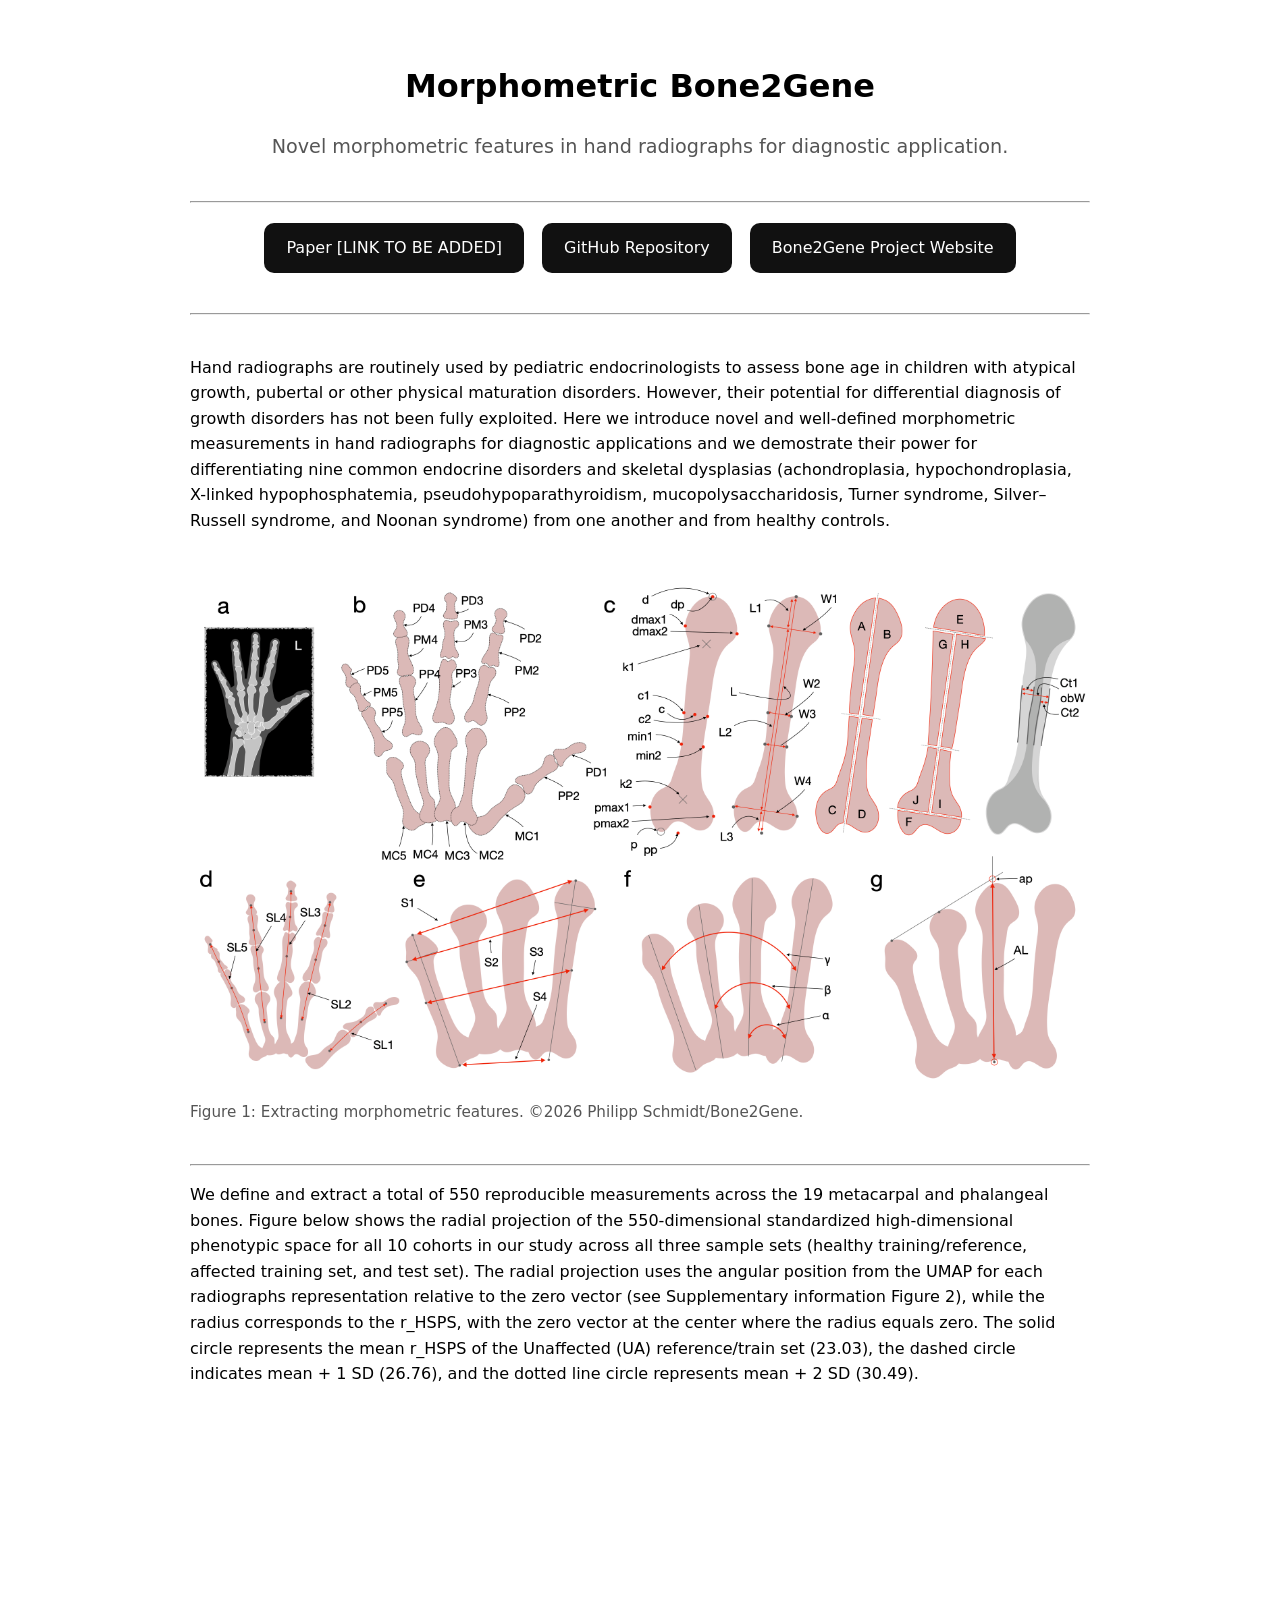
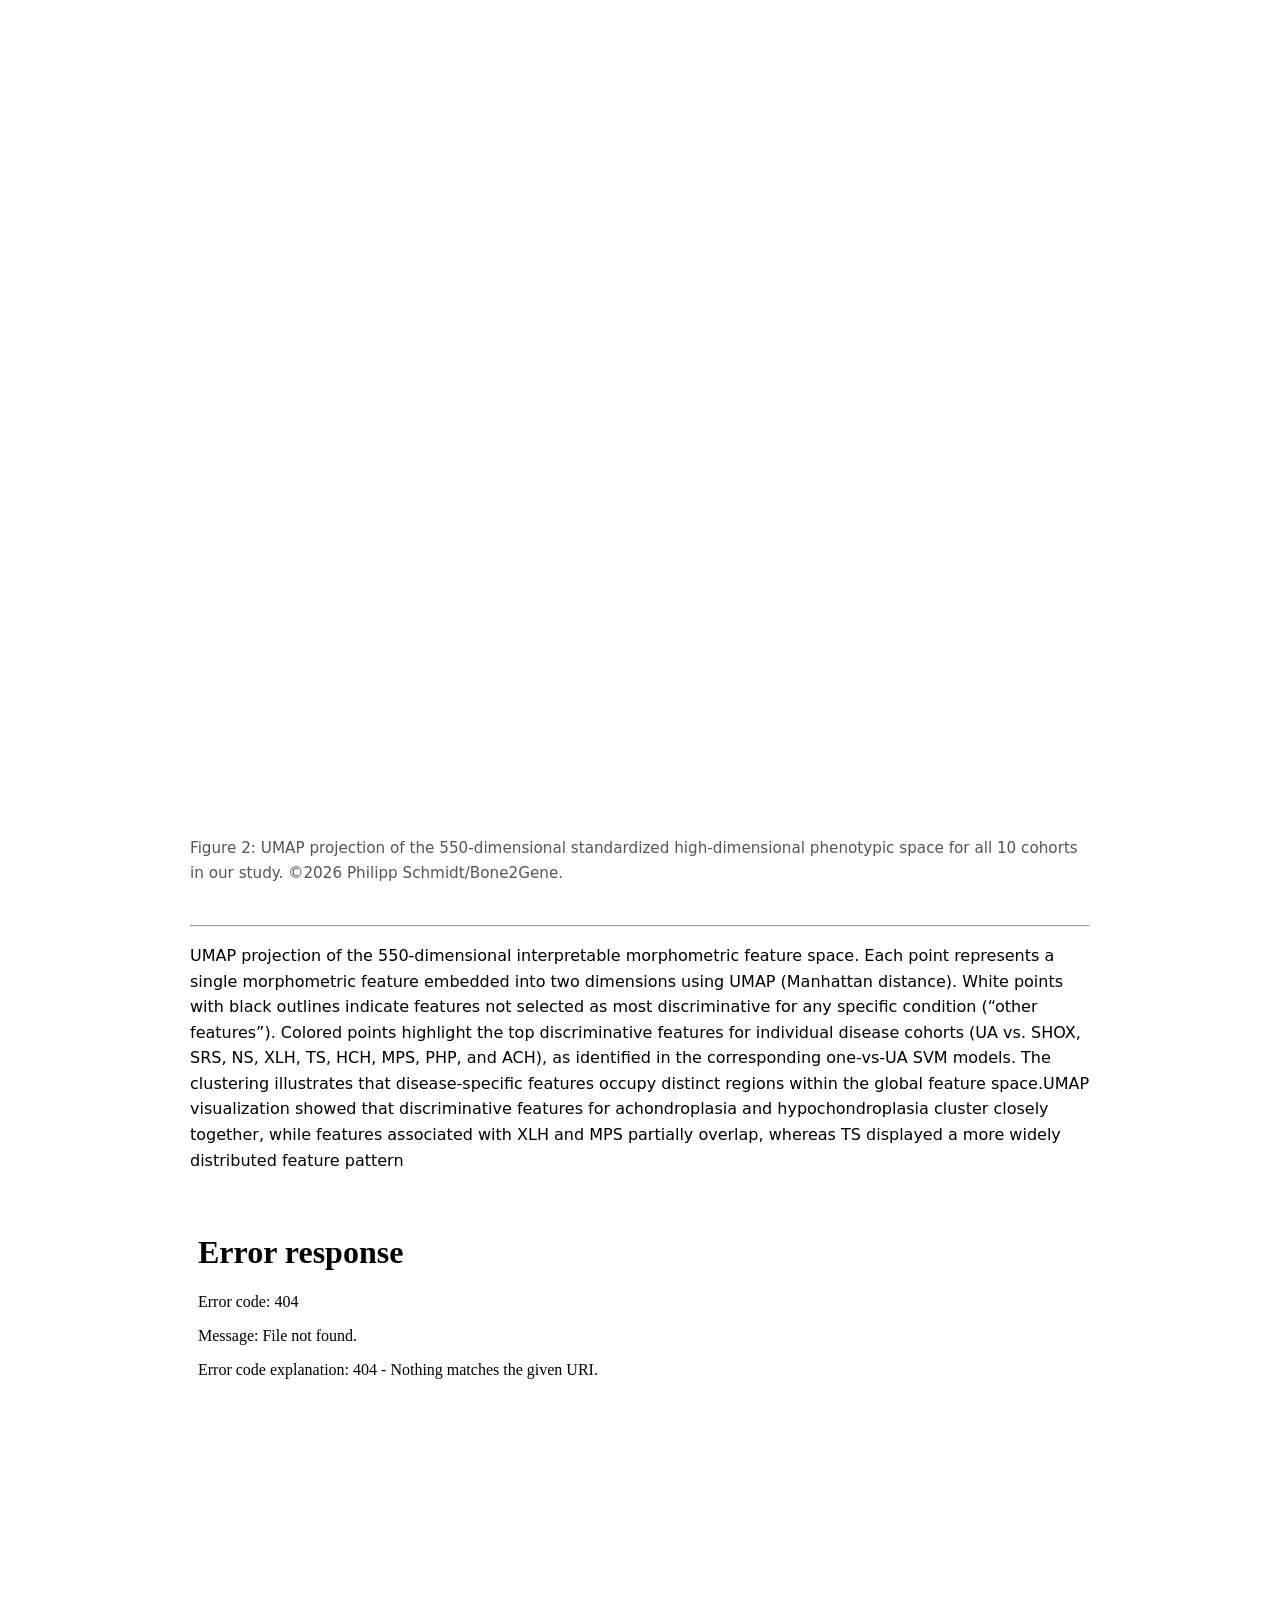
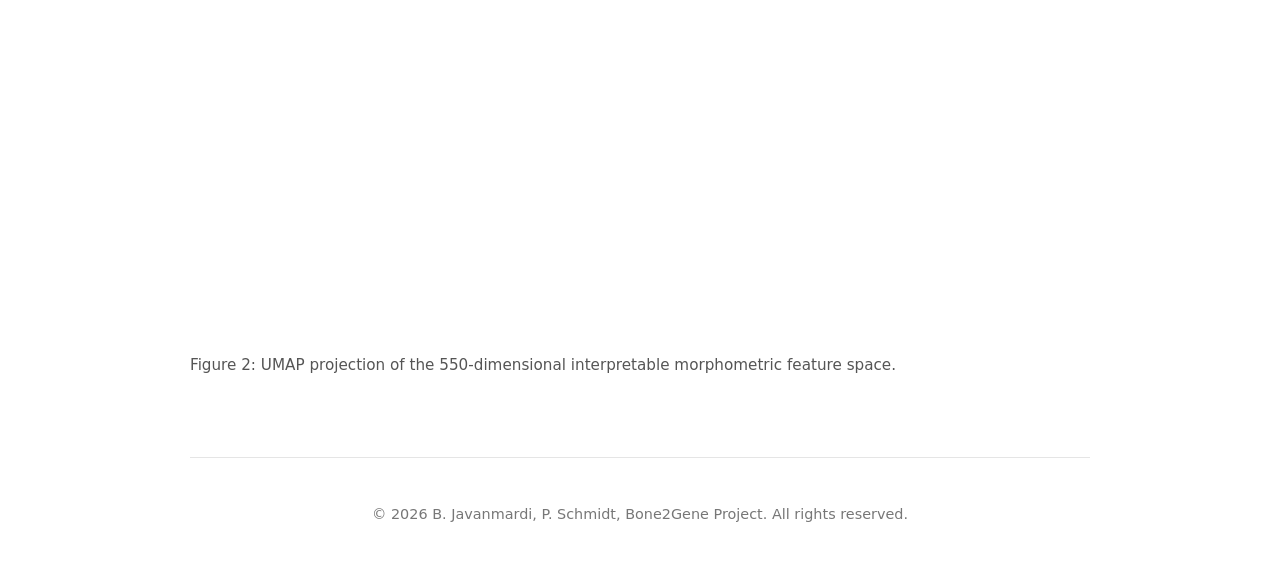
==== docs/index.html @ abd85a44 "Add Radius UMAP figure" ====
<!doctype html>
<html lang="en">
<head>
  <meta charset="utf-8" />
  <meta name="viewport" content="width=device-width, initial-scale=1" />
  <title>Morphometric Bone2Gene</title>
  <link rel="stylesheet" href="./style.css" />
</head>


<body>
  <main class="container">

    <div class="hero">
      <h1>Morphometric Bone2Gene</h1>

      <p class="subtitle">
        Novel morphometric features in hand radiographs for diagnostic application.
      </p>

      <hr>

      <p class="links">
        <a href="" target="_blank" rel="noopener noreferrer">
          Paper [LINK TO BE ADDED]
        </a>

        <a href="https://github.com/bone2gene/Morphometric-Bone2Gene"
           target="_blank"
           rel="noopener noreferrer">
          GitHub Repository
        </a>

        <a href="https://bone2gene.org/"
           target="_blank"
           rel="noopener noreferrer">
          Bone2Gene Project Website
        </a>
      </p>

      <hr>
    </div>

    <!-- Everything below stays left-aligned -->


    <p>
      Hand radiographs are routinely used by pediatric endocrinologists to assess bone age in children with atypical growth, pubertal or other physical maturation disorders. However, their potential for differential diagnosis of growth disorders has not been fully exploited. Here we introduce novel and well-defined morphometric measurements in hand radiographs for diagnostic applications and we demostrate their power for differentiating nine common endocrine disorders and skeletal dysplasias (achondroplasia, hypochondroplasia, X-linked hypophosphatemia, pseudohypoparathyroidism, mucopolysaccharidosis, Turner syndrome, Silver–Russell syndrome, and Noonan syndrome) from one another and from healthy controls.
    </p>

    <!-- Static figure -->
    <figure>
      <img src="./assets/morphometric_features.png" alt="Teaser figure">
      <figcaption>Figure 1: Extracting morphometric features. ©2026 Philipp Schmidt/Bone2Gene.</figcaption>
    </figure>

    <hr>

    <p>
      We define and extract a total of 550 reproducible measurements across the 19 metacarpal and phalangeal bones. Figure below shows the radial projection of the 550-dimensional standardized high-dimensional phenotypic space for all 10 cohorts in our study across all three sample sets (healthy training/reference, affected training set, and test set). The radial projection uses the angular position from the UMAP for each radiographs representation relative to the zero vector (see Supplementary information Figure 2), while the radius corresponds to the r_HSPS, with the zero vector at the center where the radius equals zero. The solid circle represents the mean r_HSPS of the Unaffected (UA) reference/train set (23.03), the dashed circle indicates mean + 1 SD (26.76), and the dotted line circle represents mean + 2 SD (30.49).

    </p>

    <!-- Plotly Figure 1 -->
    <figure>
      <iframe
        src="./viz/RADIUS_projection.html"
        style="width: 100%; height: 110vh;"
        loading="lazy"
        title="Interactive Figure 1">
      </iframe>
      <figcaption>
        Figure 2: UMAP projection of the 550-dimensional standardized high-dimensional phenotypic space for all 10 cohorts in our study. ©2026 Philipp Schmidt/Bone2Gene.
      </figcaption>
    </figure>

    <hr>




    <p>
      UMAP projection of the 550-dimensional interpretable morphometric feature space. Each point represents a single morphometric feature embedded into two dimensions using UMAP (Manhattan distance). White points with black outlines indicate features not selected as most discriminative for any specific condition (“other features”). Colored points highlight the top discriminative features for individual disease cohorts (UA vs. SHOX, SRS, NS, XLH,  TS, HCH, MPS, PHP, and ACH), as identified in the corresponding one-vs-UA SVM models. The clustering illustrates that disease-specific features occupy distinct regions within the global feature space.UMAP visualization showed that discriminative features for achondroplasia and hypochondroplasia cluster closely together, while features associated with XLH and MPS partially overlap, whereas TS displayed a more widely distributed feature pattern
    </p>

    <!-- Plotly Figure 2 -->
    <figure>
      <iframe
        src="./viz/SUP_6_umap_feature_space.html"
        loading="lazy"
        title="Interactive Figure 1">
      </iframe>
      <figcaption>
        Figure 2: UMAP projection of the 550-dimensional interpretable morphometric feature space.
      </figcaption>
    </figure>


    <!-- <hr>
    <p>
      Interactive 2D representation of all 550 features, projected onto two dimensions using UMAP, where each point represents a feature. The points are color-coded by KMeans clusters, and the zero vector, representing a completely indifferent feature, is included as a baseline reference
    </p>


    <figure>
      <iframe
        src="./viz/umap_features.html"
        loading="lazy"
        title="Interactive Figure 2">
      </iframe>
      <figcaption>
        Figure 3: Performance comparison across methods.
      </figcaption>
    </figure> -->

    <!-- <h2>Citation</h2>
    <pre class="bib">
@article{yourkey,
  title={...},
  author={...},
  journal={...},
  year={...}
}
    </pre> -->

    <footer class="footer">
  <p>
    © 2026 B. Javanmardi, P. Schmidt, Bone2Gene Project. All rights reserved.
  </p>
</footer>

  </main>
</body>
</html>
---- docs/style.css ----
body {
  font-family: system-ui, -apple-system, Segoe UI, Roboto, sans-serif;
  margin: 0;
  line-height: 1.6;
  background: #ffffff;
}

.container {
  max-width: 900px;
  margin: 0 auto;
  padding: 40px 20px;
}

h1 {
  margin-bottom: 0.3em;
}

.subtitle {
  font-size: 1.2rem;
  color: #555;
  margin-bottom: 2em;
}

figure {
  margin: 40px 0;
}

img {
  width: 100%;
  border-radius: 12px;
}

iframe {
  width: 100%;
  height: 80vh;
  border: none;
  border-radius: 12px;
}

figcaption {
  margin-top: 12px;
  font-size: 0.95rem;
  color: #555;
}

pre.bib {
  background: #f6f6f6;
  padding: 16px;
  border-radius: 12px;
  overflow-x: auto;
}

.links {
  margin-top: 20px;
  margin-bottom: 40px;

  display: flex;
  gap: 18px;              /* horizontal spacing between buttons */
  flex-wrap: wrap;        /* wraps nicely on small screens */
}

.links a {
  display: inline-block;
  padding: 12px 22px;
  border-radius: 10px;

  background-color: #111;  /* button color */
  color: white;
  text-decoration: none;
  font-weight: 500;

  transition: all 0.2s ease;
}

.links a:hover {
  background-color: #444;
  transform: translateY(-2px);
}

.hero {
  text-align: center;
  margin-bottom: 40px;
}

.hero .links {
  justify-content: center;   /* centers the buttons */
}

.footer {
  margin-top: 80px;
  padding-top: 30px;
  border-top: 1px solid #e5e5e5;
  text-align: center;
  font-size: 0.9rem;
  color: #777;
}
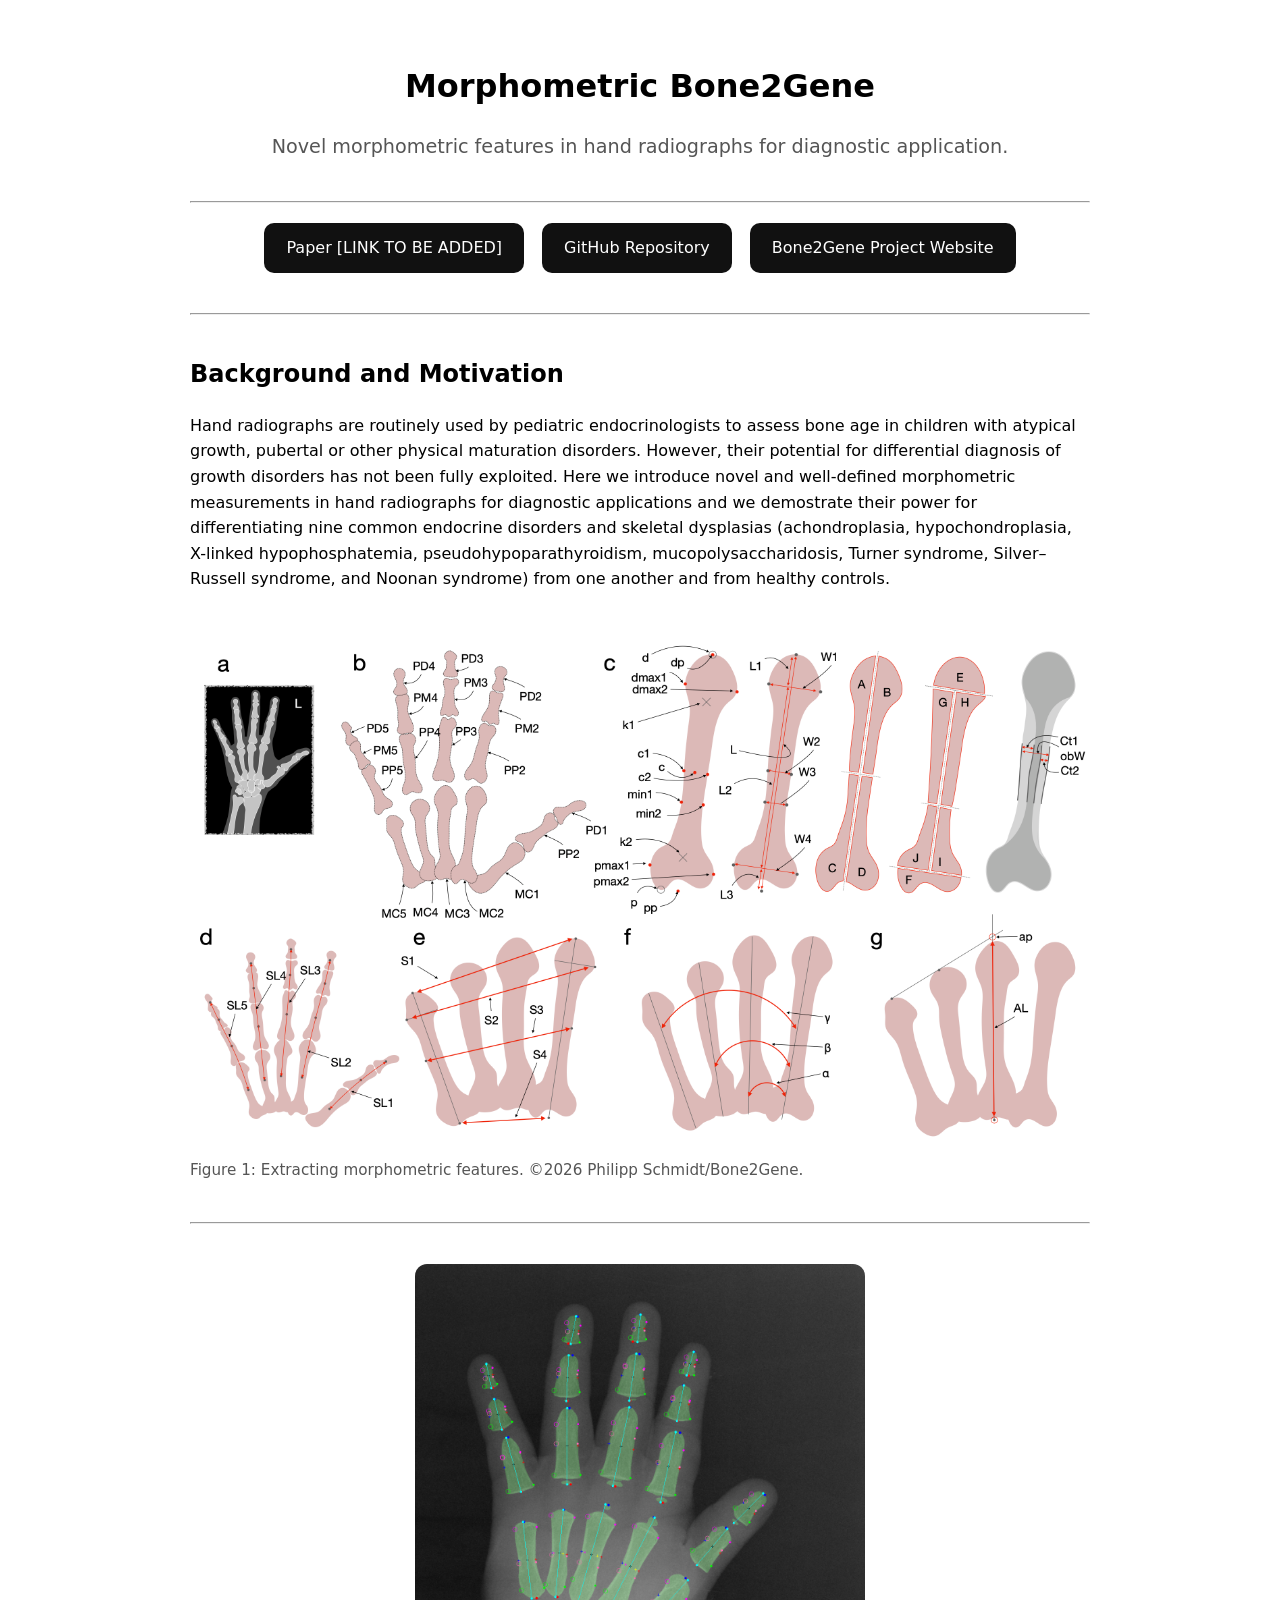
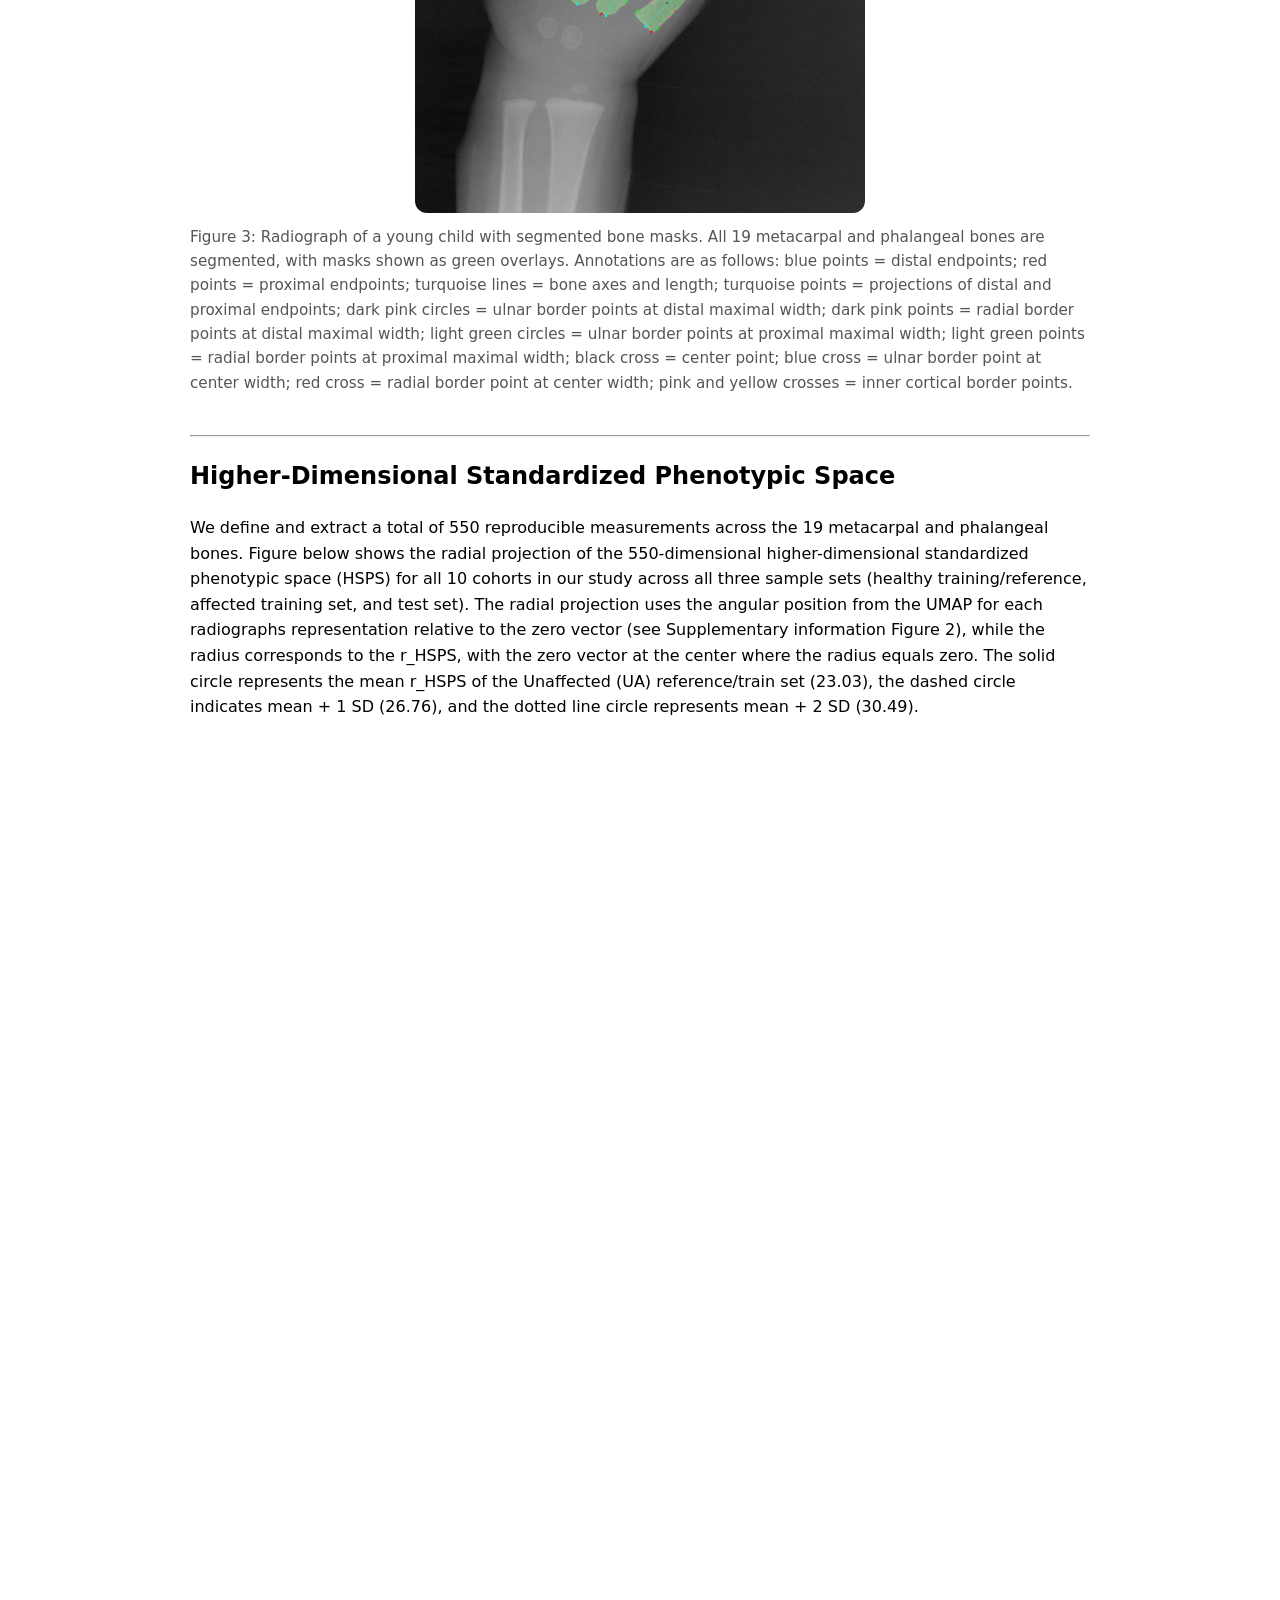
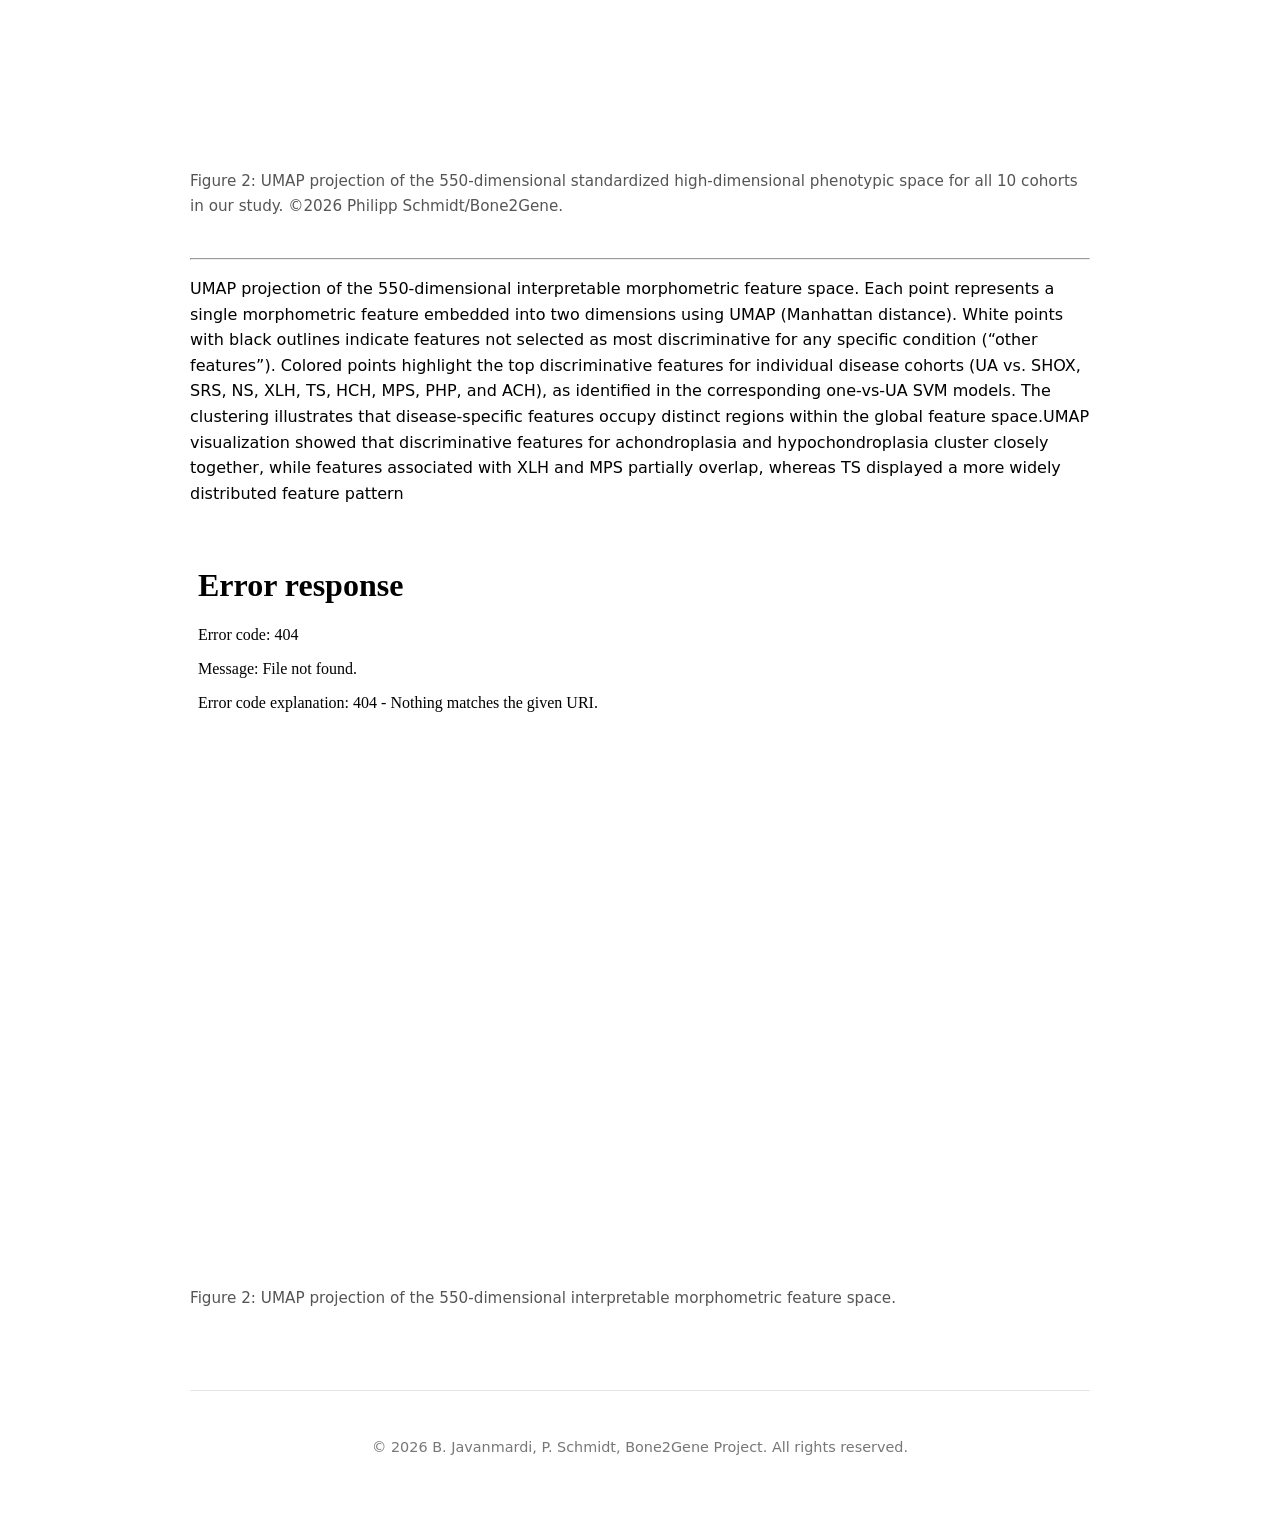
==== commit 5be6048e: "Add hand X-ray example" ====
--- a/docs/index.html
+++ b/docs/index.html
@@ -43,7 +43,7 @@
 
     <!-- Everything below stays left-aligned -->
 
-
+    <h2>Background and Motivation</h2>
     <p>
       Hand radiographs are routinely used by pediatric endocrinologists to assess bone age in children with atypical growth, pubertal or other physical maturation disorders. However, their potential for differential diagnosis of growth disorders has not been fully exploited. Here we introduce novel and well-defined morphometric measurements in hand radiographs for diagnostic applications and we demostrate their power for differentiating nine common endocrine disorders and skeletal dysplasias (achondroplasia, hypochondroplasia, X-linked hypophosphatemia, pseudohypoparathyroidism, mucopolysaccharidosis, Turner syndrome, Silver–Russell syndrome, and Noonan syndrome) from one another and from healthy controls.
     </p>
@@ -56,8 +56,17 @@
 
     <hr>
 
+    <figure>
+      <img src="./assets/la_dha_01369_combined.png" alt="Hand X-ray Example" style="width: 50%; display: block; margin: 0 auto;">
+      <figcaption>Figure 3: Radiograph of a young child with segmented bone masks. All 19 metacarpal and phalangeal bones are segmented, with masks shown as green overlays. Annotations are as follows: blue points = distal endpoints; red points = proximal endpoints; turquoise lines = bone axes and length; turquoise points = projections of distal and proximal endpoints; dark pink circles = ulnar border points at distal maximal width; dark pink points = radial border points at distal maximal width; light green circles = ulnar border points at proximal maximal width; light green points = radial border points at proximal maximal width; black cross = center point; blue cross = ulnar border point at center width; red cross = radial border point at center width; pink and yellow crosses = inner cortical border points.</figcaption>
+    </figure>
+
+    <hr>
+
+
+    <h2>Higher-Dimensional Standardized Phenotypic Space</h2>
     <p>
-      We define and extract a total of 550 reproducible measurements across the 19 metacarpal and phalangeal bones. Figure below shows the radial projection of the 550-dimensional standardized high-dimensional phenotypic space for all 10 cohorts in our study across all three sample sets (healthy training/reference, affected training set, and test set). The radial projection uses the angular position from the UMAP for each radiographs representation relative to the zero vector (see Supplementary information Figure 2), while the radius corresponds to the r_HSPS, with the zero vector at the center where the radius equals zero. The solid circle represents the mean r_HSPS of the Unaffected (UA) reference/train set (23.03), the dashed circle indicates mean + 1 SD (26.76), and the dotted line circle represents mean + 2 SD (30.49).
+      We define and extract a total of 550 reproducible measurements across the 19 metacarpal and phalangeal bones. Figure below shows the radial projection of the 550-dimensional higher-dimensional standardized phenotypic space (HSPS) for all 10 cohorts in our study across all three sample sets (healthy training/reference, affected training set, and test set). The radial projection uses the angular position from the UMAP for each radiographs representation relative to the zero vector (see Supplementary information Figure 2), while the radius corresponds to the r_HSPS, with the zero vector at the center where the radius equals zero. The solid circle represents the mean r_HSPS of the Unaffected (UA) reference/train set (23.03), the dashed circle indicates mean + 1 SD (26.76), and the dotted line circle represents mean + 2 SD (30.49).
 
     </p>
 
@@ -96,6 +105,9 @@
     </figure>
 
 
+
+
+
     <!-- <hr>
     <p>
       Interactive 2D representation of all 550 features, projected onto two dimensions using UMAP, where each point represents a feature. The points are color-coded by KMeans clusters, and the zero vector, representing a completely indifferent feature, is included as a baseline reference
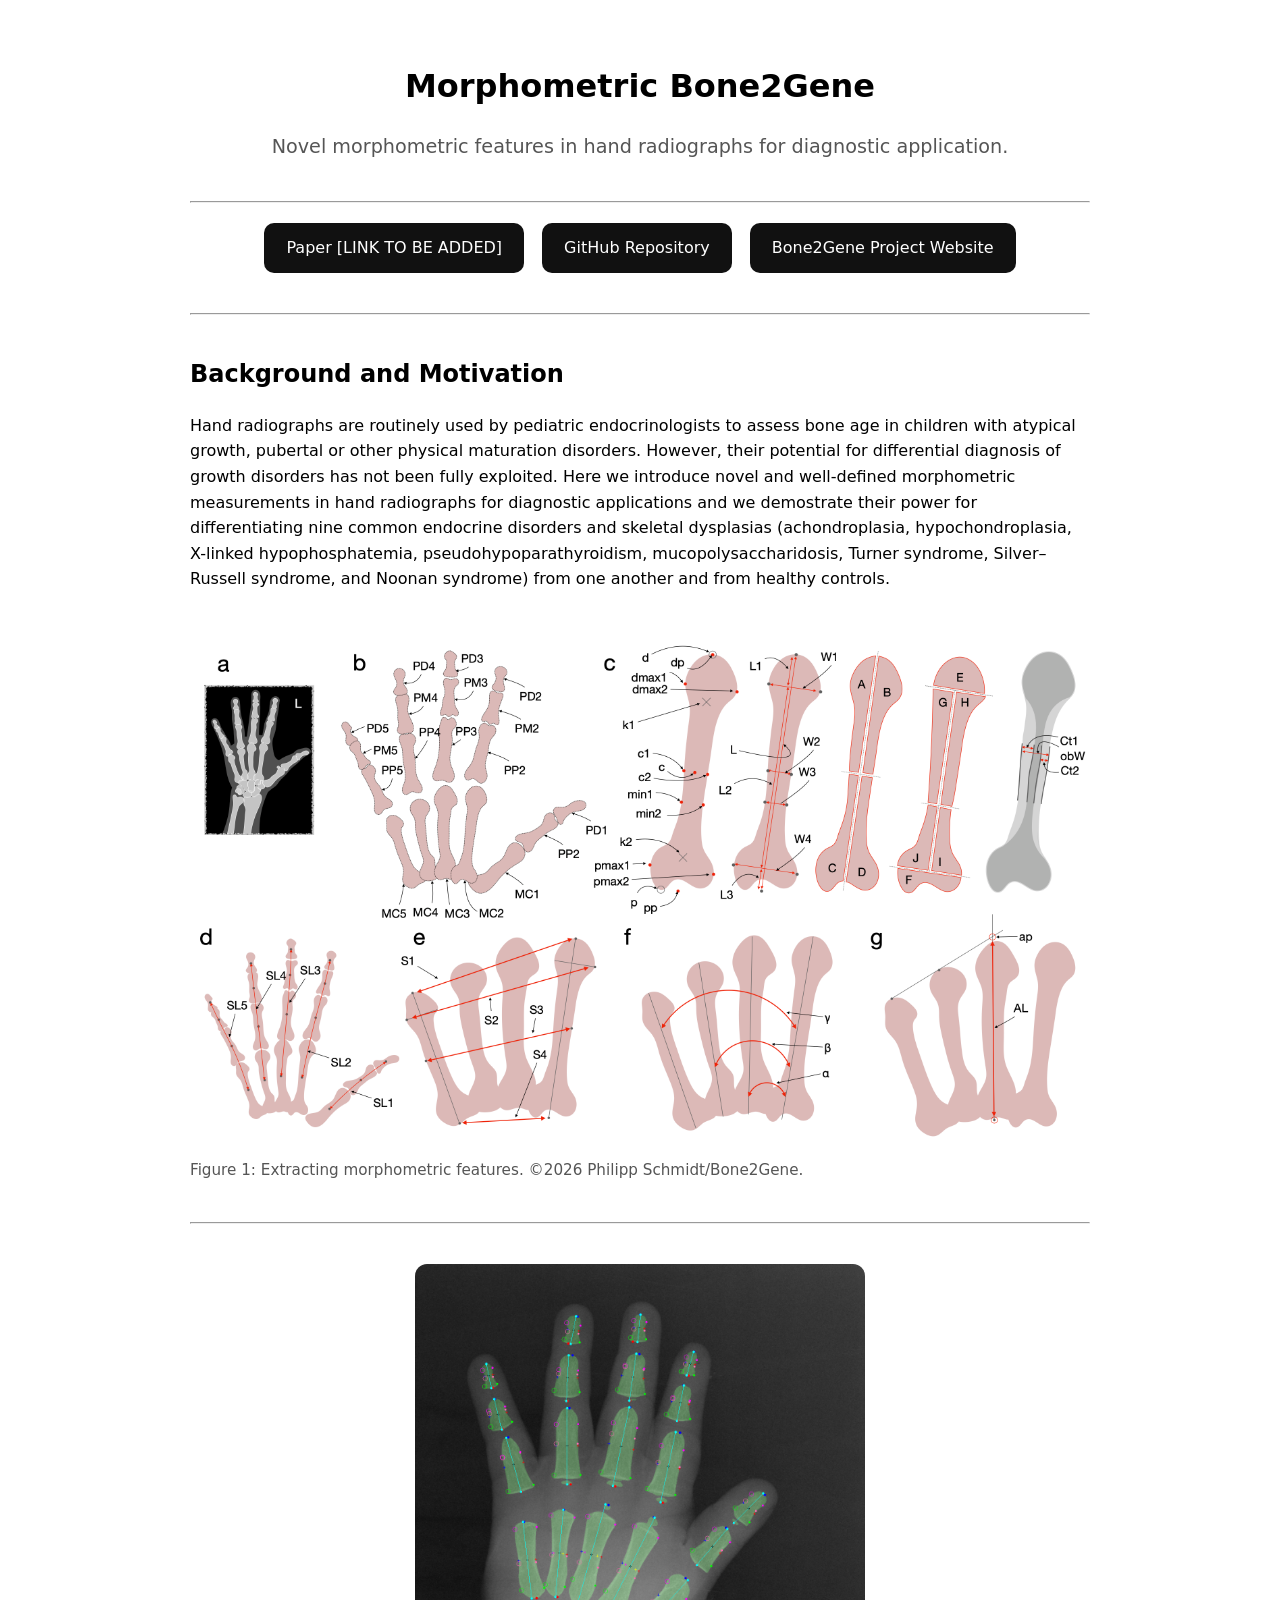
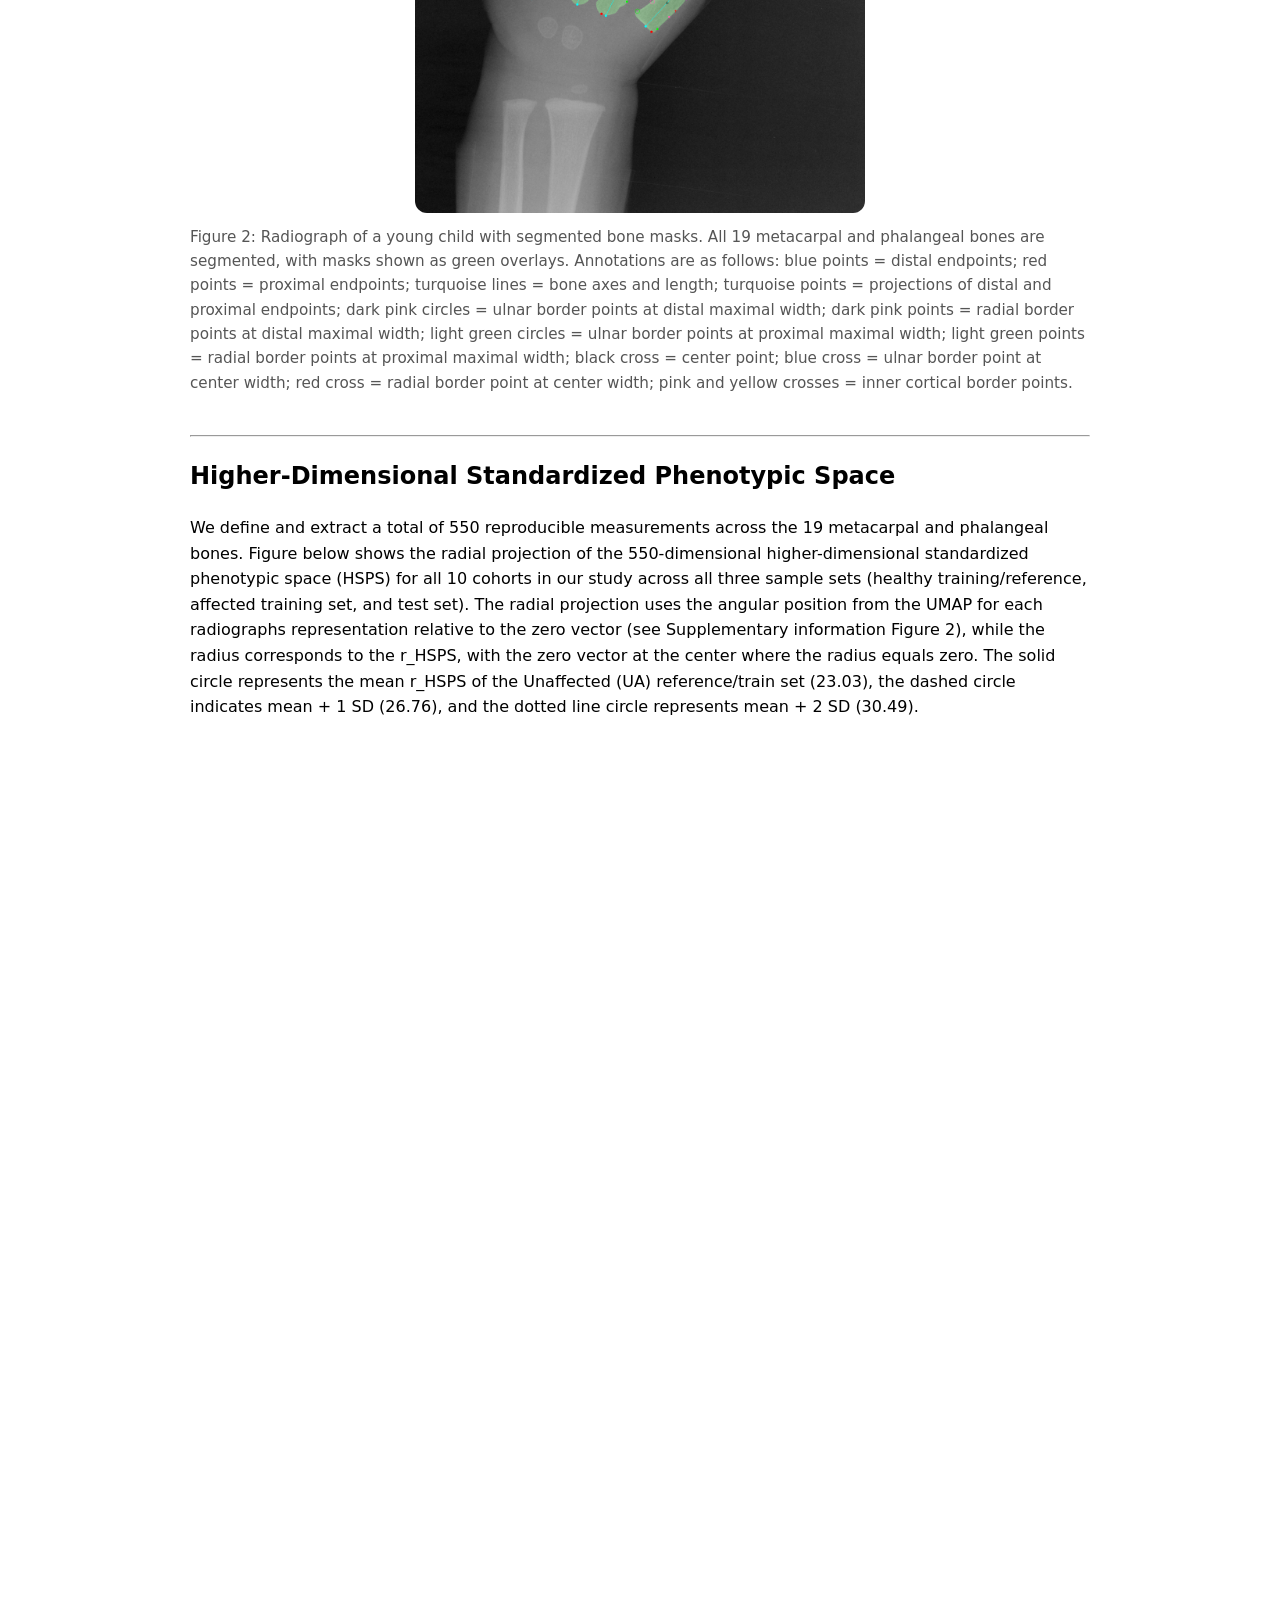
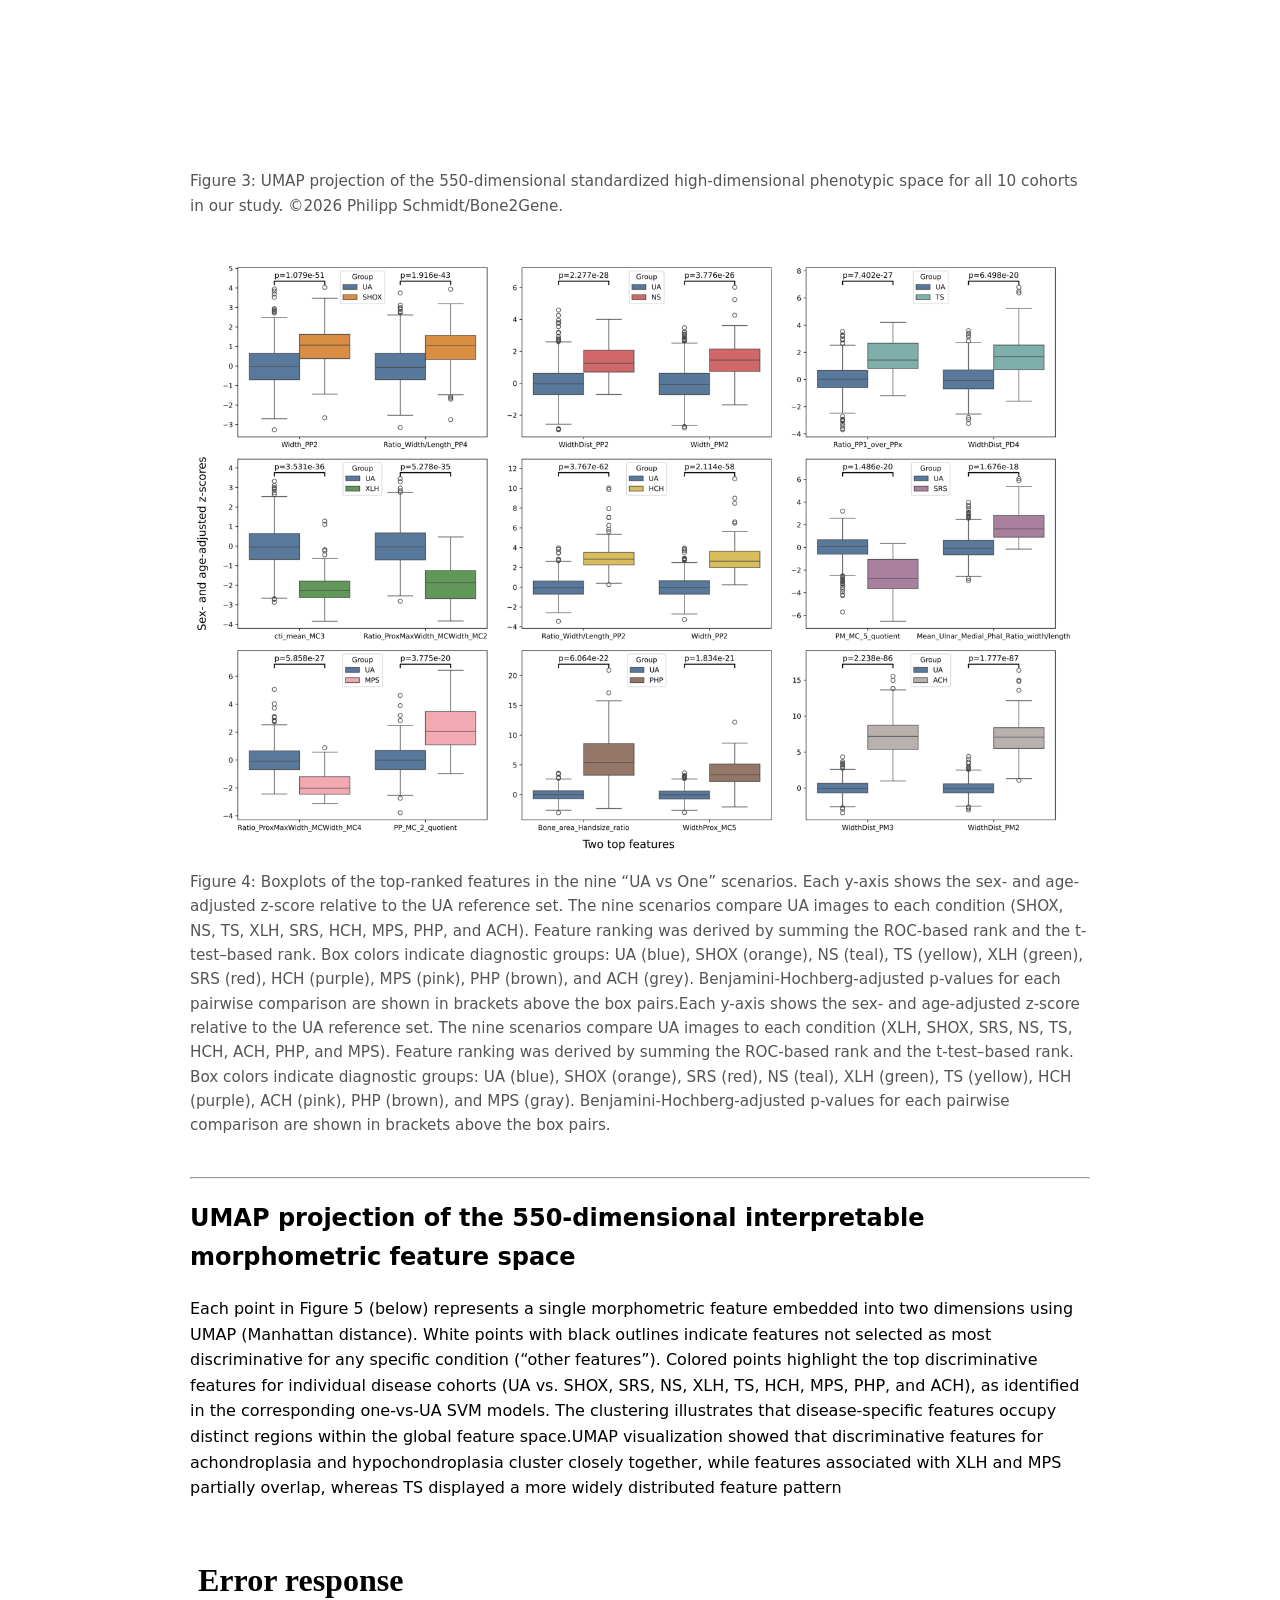
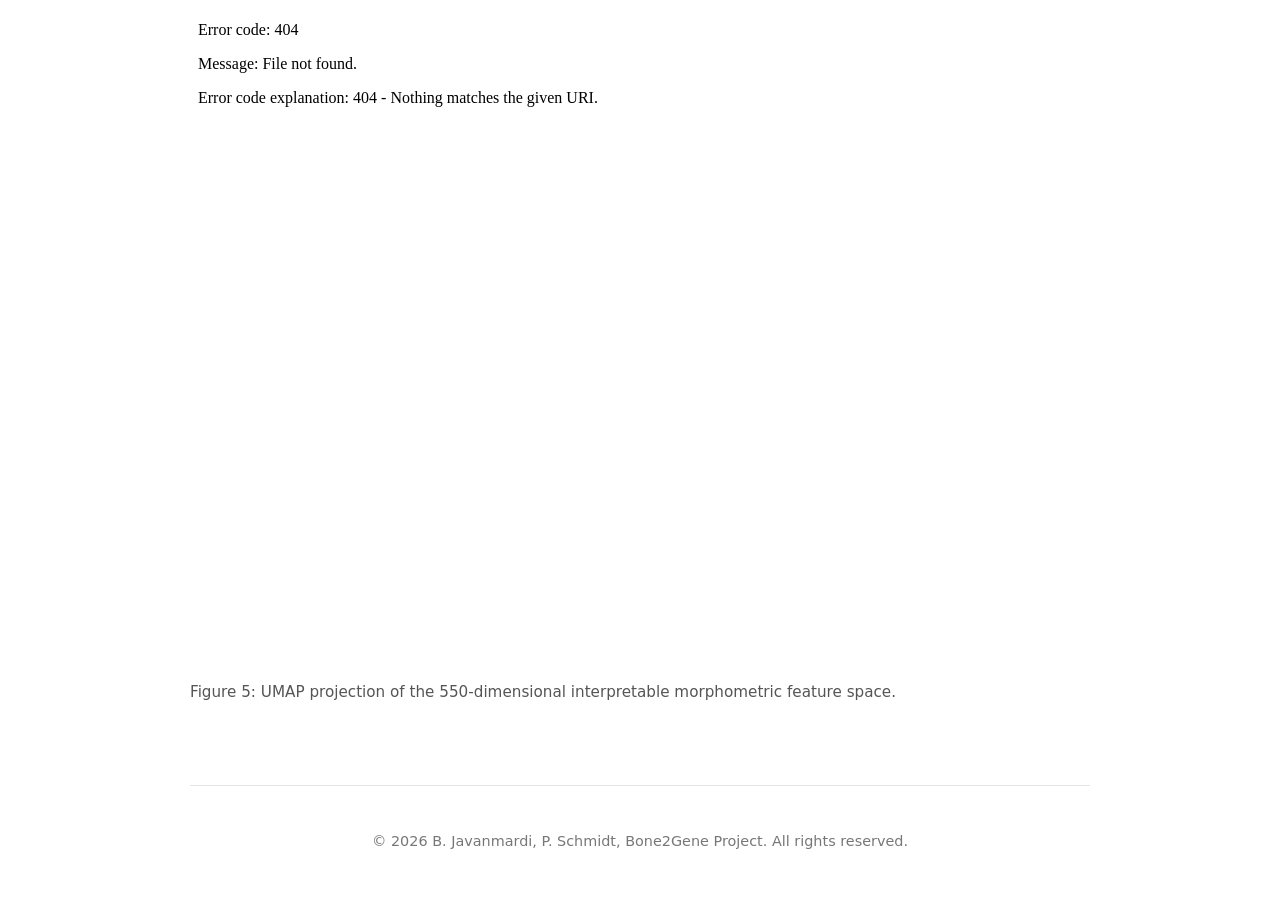
==== commit af6cc23e: "Update index.html" ====
--- a/docs/index.html
+++ b/docs/index.html
@@ -57,8 +57,8 @@
     <hr>
 
     <figure>
-      <img src="./assets/la_dha_01369_combined.png" alt="Hand X-ray Example" style="width: 50%; display: block; margin: 0 auto;">
-      <figcaption>Figure 3: Radiograph of a young child with segmented bone masks. All 19 metacarpal and phalangeal bones are segmented, with masks shown as green overlays. Annotations are as follows: blue points = distal endpoints; red points = proximal endpoints; turquoise lines = bone axes and length; turquoise points = projections of distal and proximal endpoints; dark pink circles = ulnar border points at distal maximal width; dark pink points = radial border points at distal maximal width; light green circles = ulnar border points at proximal maximal width; light green points = radial border points at proximal maximal width; black cross = center point; blue cross = ulnar border point at center width; red cross = radial border point at center width; pink and yellow crosses = inner cortical border points.</figcaption>
+      <img src="./assets/la_dha_01369_combined.png" alt="Hand X-ray Example" loading="lazy" style="width: 50%; display: block; margin: 0 auto;">
+      <figcaption>Figure 2: Radiograph of a young child with segmented bone masks. All 19 metacarpal and phalangeal bones are segmented, with masks shown as green overlays. Annotations are as follows: blue points = distal endpoints; red points = proximal endpoints; turquoise lines = bone axes and length; turquoise points = projections of distal and proximal endpoints; dark pink circles = ulnar border points at distal maximal width; dark pink points = radial border points at distal maximal width; light green circles = ulnar border points at proximal maximal width; light green points = radial border points at proximal maximal width; black cross = center point; blue cross = ulnar border point at center width; red cross = radial border point at center width; pink and yellow crosses = inner cortical border points.</figcaption>
     </figure>
 
     <hr>
@@ -79,17 +79,25 @@
         title="Interactive Figure 1">
       </iframe>
       <figcaption>
-        Figure 2: UMAP projection of the 550-dimensional standardized high-dimensional phenotypic space for all 10 cohorts in our study. ©2026 Philipp Schmidt/Bone2Gene.
+        Figure 3: UMAP projection of the 550-dimensional standardized high-dimensional phenotypic space for all 10 cohorts in our study. ©2026 Philipp Schmidt/Bone2Gene.
       </figcaption>
     </figure>
+
+
+
+
+    <figure>
+      <img src="./assets/3_Healthy_comparisons_small.png" alt="Hand X-ray Example" loading="lazy" style="width: 100%; display: block; margin: 0 auto;">
+      <figcaption> Figure 4: Boxplots of the top-ranked features in the nine “UA vs One” scenarios. Each y-axis shows the sex- and age-adjusted z-score relative to the UA reference set. The nine scenarios compare UA images to each condition (SHOX, NS, TS, XLH, SRS, HCH, MPS, PHP, and ACH). Feature ranking was derived by summing the ROC-based rank and the t-test–based rank. Box colors indicate diagnostic groups: UA (blue), SHOX (orange), NS (teal), TS (yellow), XLH (green), SRS (red), HCH (purple), MPS (pink), PHP (brown), and ACH (grey). Benjamini-Hochberg-adjusted p-values for each pairwise comparison are shown in brackets above the box pairs.Each y-axis shows the sex- and age-adjusted z-score relative to the UA reference set. The nine scenarios compare UA images to each condition (XLH, SHOX, SRS, NS, TS, HCH, ACH, PHP, and MPS). Feature ranking was derived by summing the ROC-based rank and the t-test–based rank. Box colors indicate diagnostic groups: UA (blue), SHOX (orange), SRS (red), NS (teal), XLH (green), TS (yellow), HCH (purple), ACH (pink), PHP (brown), and MPS (gray). Benjamini-Hochberg-adjusted p-values for each pairwise comparison are shown in brackets above the box pairs. </figcaption>
+    </figure>
+
 
     <hr>
 
 
-
-
+    <h2>UMAP projection of the 550-dimensional interpretable morphometric feature space</h2>
     <p>
-      UMAP projection of the 550-dimensional interpretable morphometric feature space. Each point represents a single morphometric feature embedded into two dimensions using UMAP (Manhattan distance). White points with black outlines indicate features not selected as most discriminative for any specific condition (“other features”). Colored points highlight the top discriminative features for individual disease cohorts (UA vs. SHOX, SRS, NS, XLH,  TS, HCH, MPS, PHP, and ACH), as identified in the corresponding one-vs-UA SVM models. The clustering illustrates that disease-specific features occupy distinct regions within the global feature space.UMAP visualization showed that discriminative features for achondroplasia and hypochondroplasia cluster closely together, while features associated with XLH and MPS partially overlap, whereas TS displayed a more widely distributed feature pattern
+       Each point in Figure 5 (below) represents a single morphometric feature embedded into two dimensions using UMAP (Manhattan distance). White points with black outlines indicate features not selected as most discriminative for any specific condition (“other features”). Colored points highlight the top discriminative features for individual disease cohorts (UA vs. SHOX, SRS, NS, XLH,  TS, HCH, MPS, PHP, and ACH), as identified in the corresponding one-vs-UA SVM models. The clustering illustrates that disease-specific features occupy distinct regions within the global feature space.UMAP visualization showed that discriminative features for achondroplasia and hypochondroplasia cluster closely together, while features associated with XLH and MPS partially overlap, whereas TS displayed a more widely distributed feature pattern
     </p>
 
     <!-- Plotly Figure 2 -->
@@ -100,7 +108,7 @@
         title="Interactive Figure 1">
       </iframe>
       <figcaption>
-        Figure 2: UMAP projection of the 550-dimensional interpretable morphometric feature space.
+        Figure 5: UMAP projection of the 550-dimensional interpretable morphometric feature space.
       </figcaption>
     </figure>
 
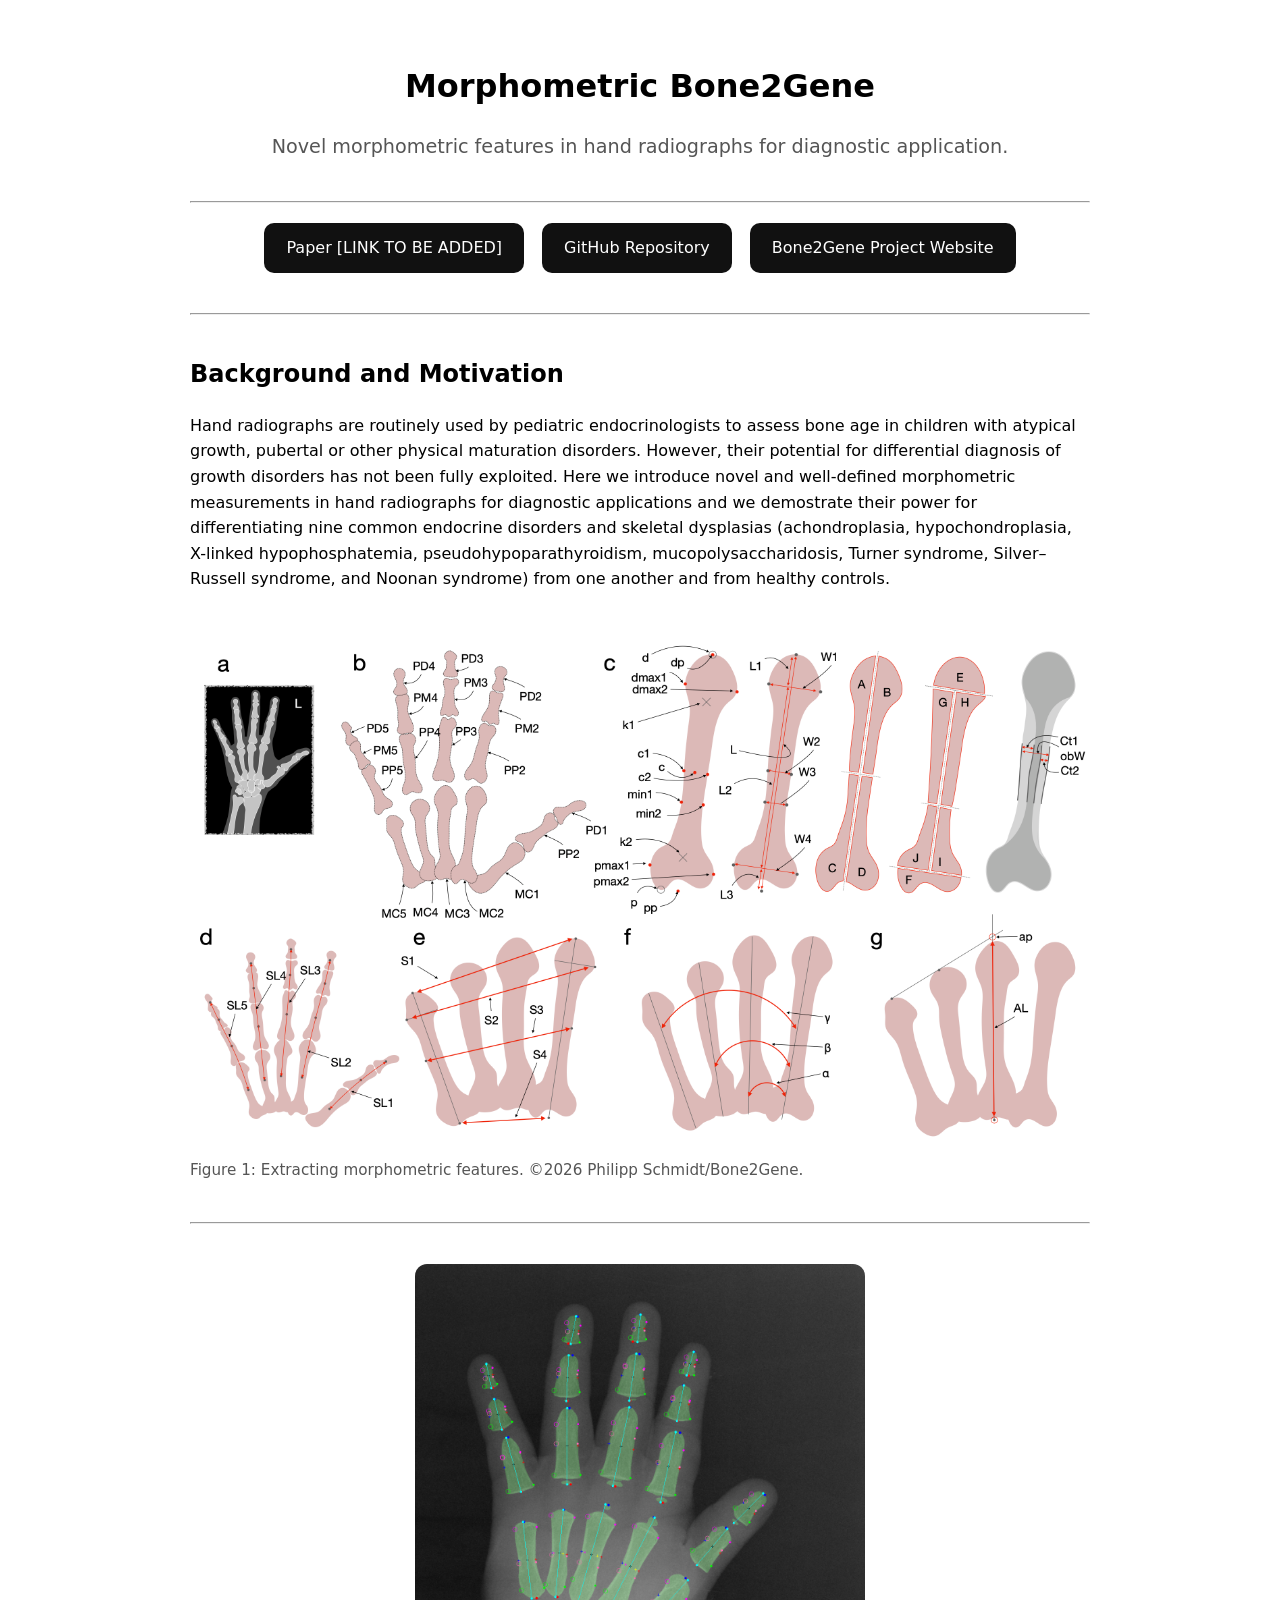
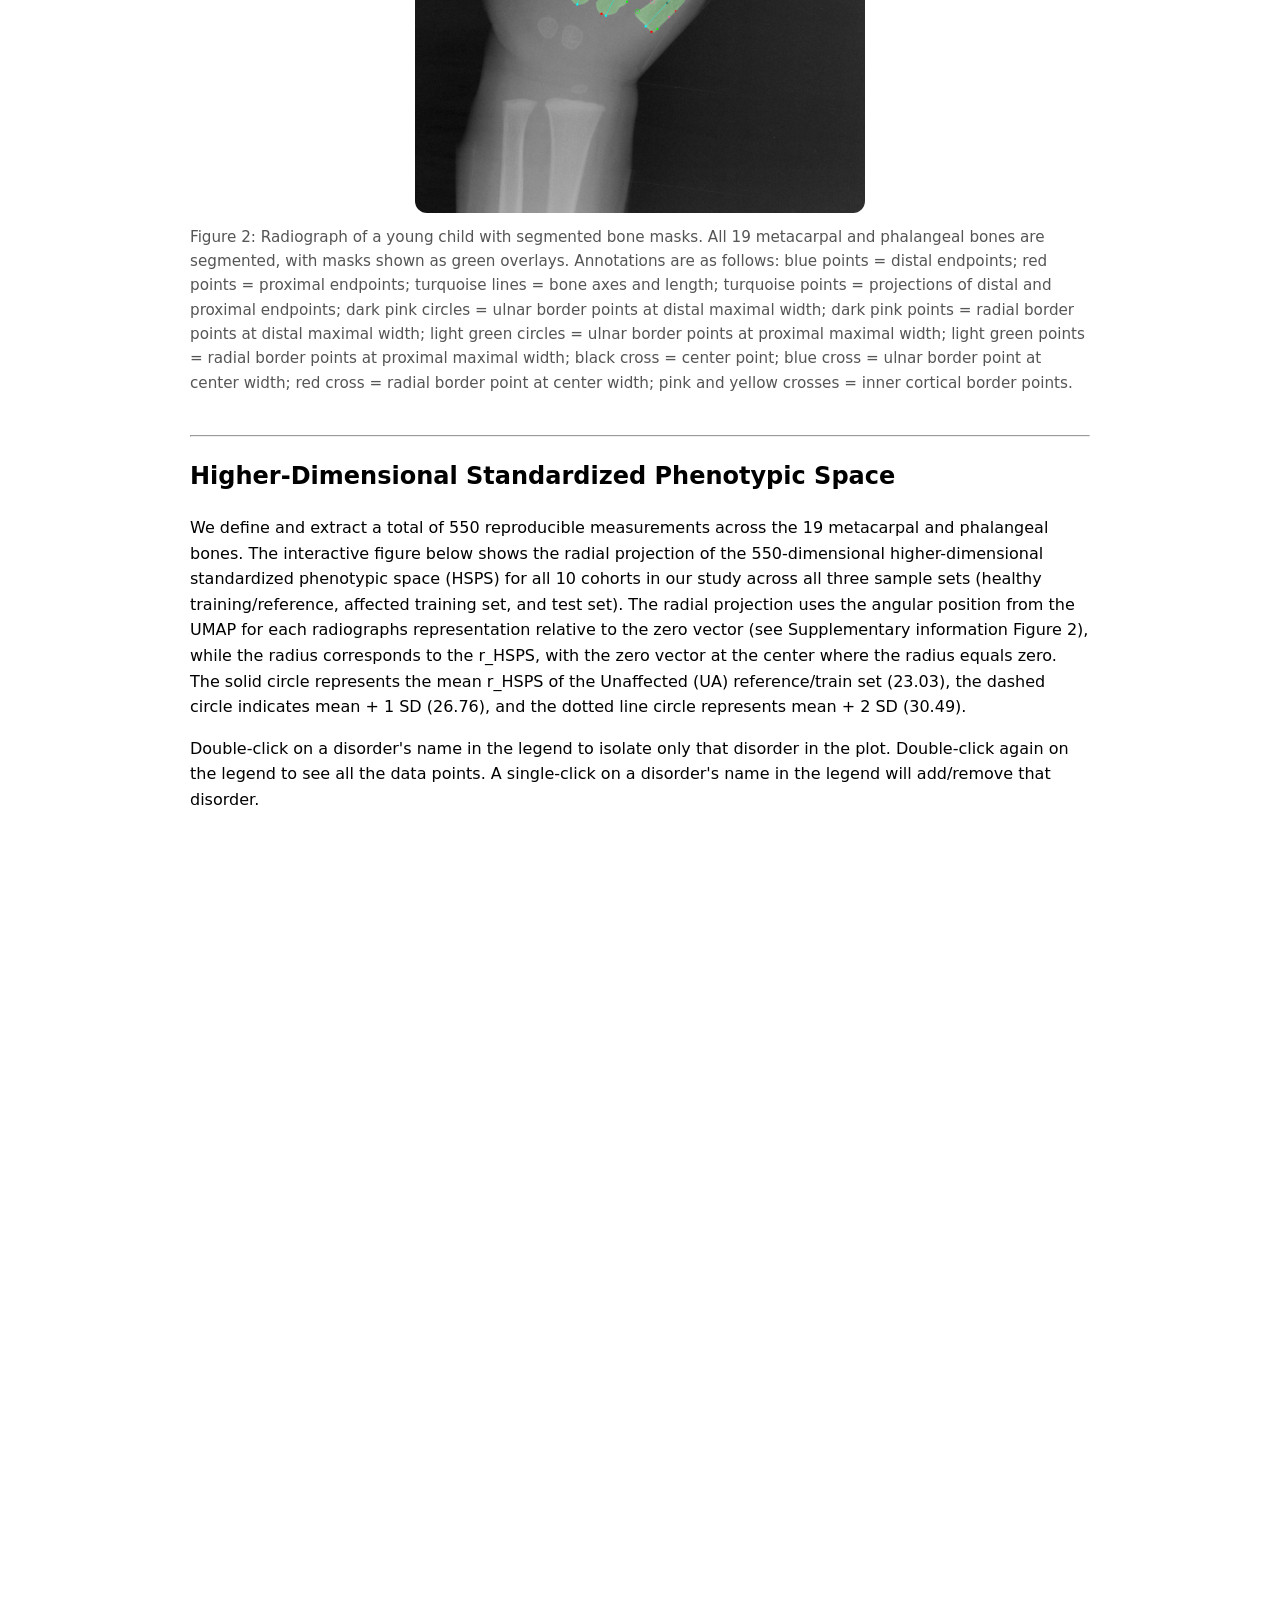
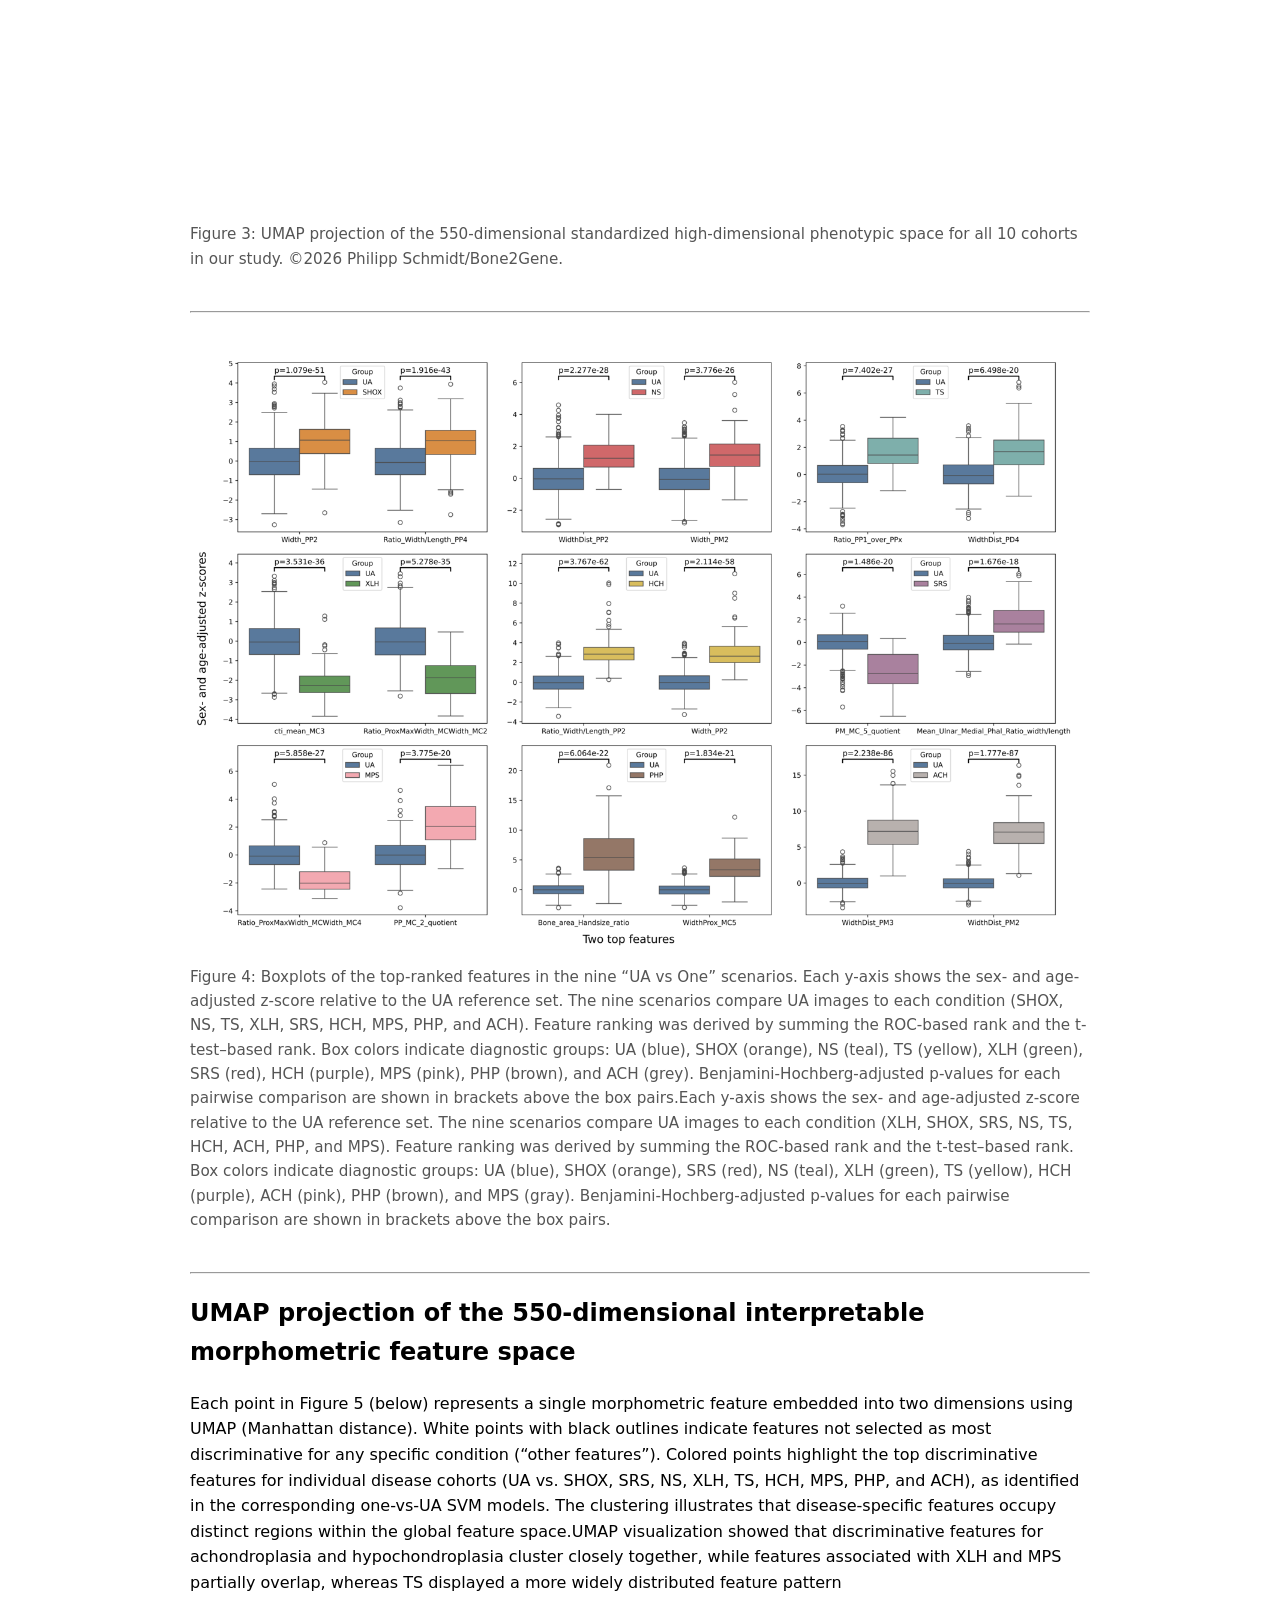
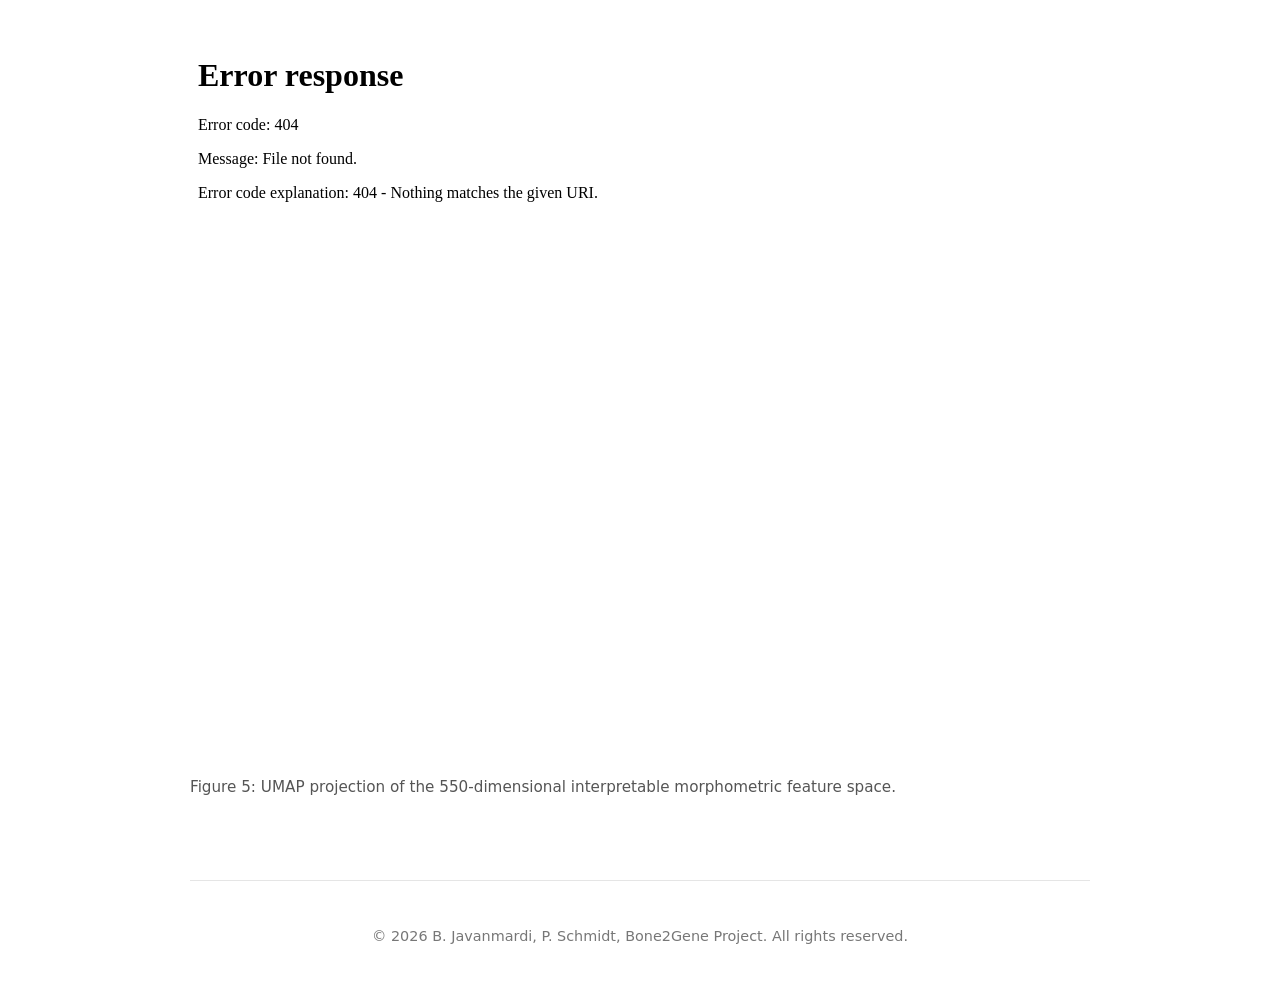
==== commit 14ff9363: "Update index.html" ====
--- a/docs/index.html
+++ b/docs/index.html
@@ -66,15 +66,20 @@
 
     <h2>Higher-Dimensional Standardized Phenotypic Space</h2>
     <p>
-      We define and extract a total of 550 reproducible measurements across the 19 metacarpal and phalangeal bones. Figure below shows the radial projection of the 550-dimensional higher-dimensional standardized phenotypic space (HSPS) for all 10 cohorts in our study across all three sample sets (healthy training/reference, affected training set, and test set). The radial projection uses the angular position from the UMAP for each radiographs representation relative to the zero vector (see Supplementary information Figure 2), while the radius corresponds to the r_HSPS, with the zero vector at the center where the radius equals zero. The solid circle represents the mean r_HSPS of the Unaffected (UA) reference/train set (23.03), the dashed circle indicates mean + 1 SD (26.76), and the dotted line circle represents mean + 2 SD (30.49).
+      We define and extract a total of 550 reproducible measurements across the 19 metacarpal and phalangeal bones. The interactive figure below shows the radial projection of the 550-dimensional higher-dimensional standardized phenotypic space (HSPS) for all 10 cohorts in our study across all three sample sets (healthy training/reference, affected training set, and test set). The radial projection uses the angular position from the UMAP for each radiographs representation relative to the zero vector (see Supplementary information Figure 2), while the radius corresponds to the r_HSPS, with the zero vector at the center where the radius equals zero. The solid circle represents the mean r_HSPS of the Unaffected (UA) reference/train set (23.03), the dashed circle indicates mean + 1 SD (26.76), and the dotted line circle represents mean + 2 SD (30.49).
 
     </p>
+
+
+      Double-click on a disorder's name in the legend to isolate only that disorder in the plot. Double-click again on the legend to see all the data points. A single-click on a disorder's name in the legend will add/remove that disorder.
+      </p>
+
 
     <!-- Plotly Figure 1 -->
     <figure>
       <iframe
         src="./viz/RADIUS_projection.html"
-        style="width: 100%; height: 110vh;"
+        style="width: 100%; height: 950px;"
         loading="lazy"
         title="Interactive Figure 1">
       </iframe>
@@ -84,6 +89,7 @@
     </figure>
 
 
+    <hr>
 
 
     <figure>
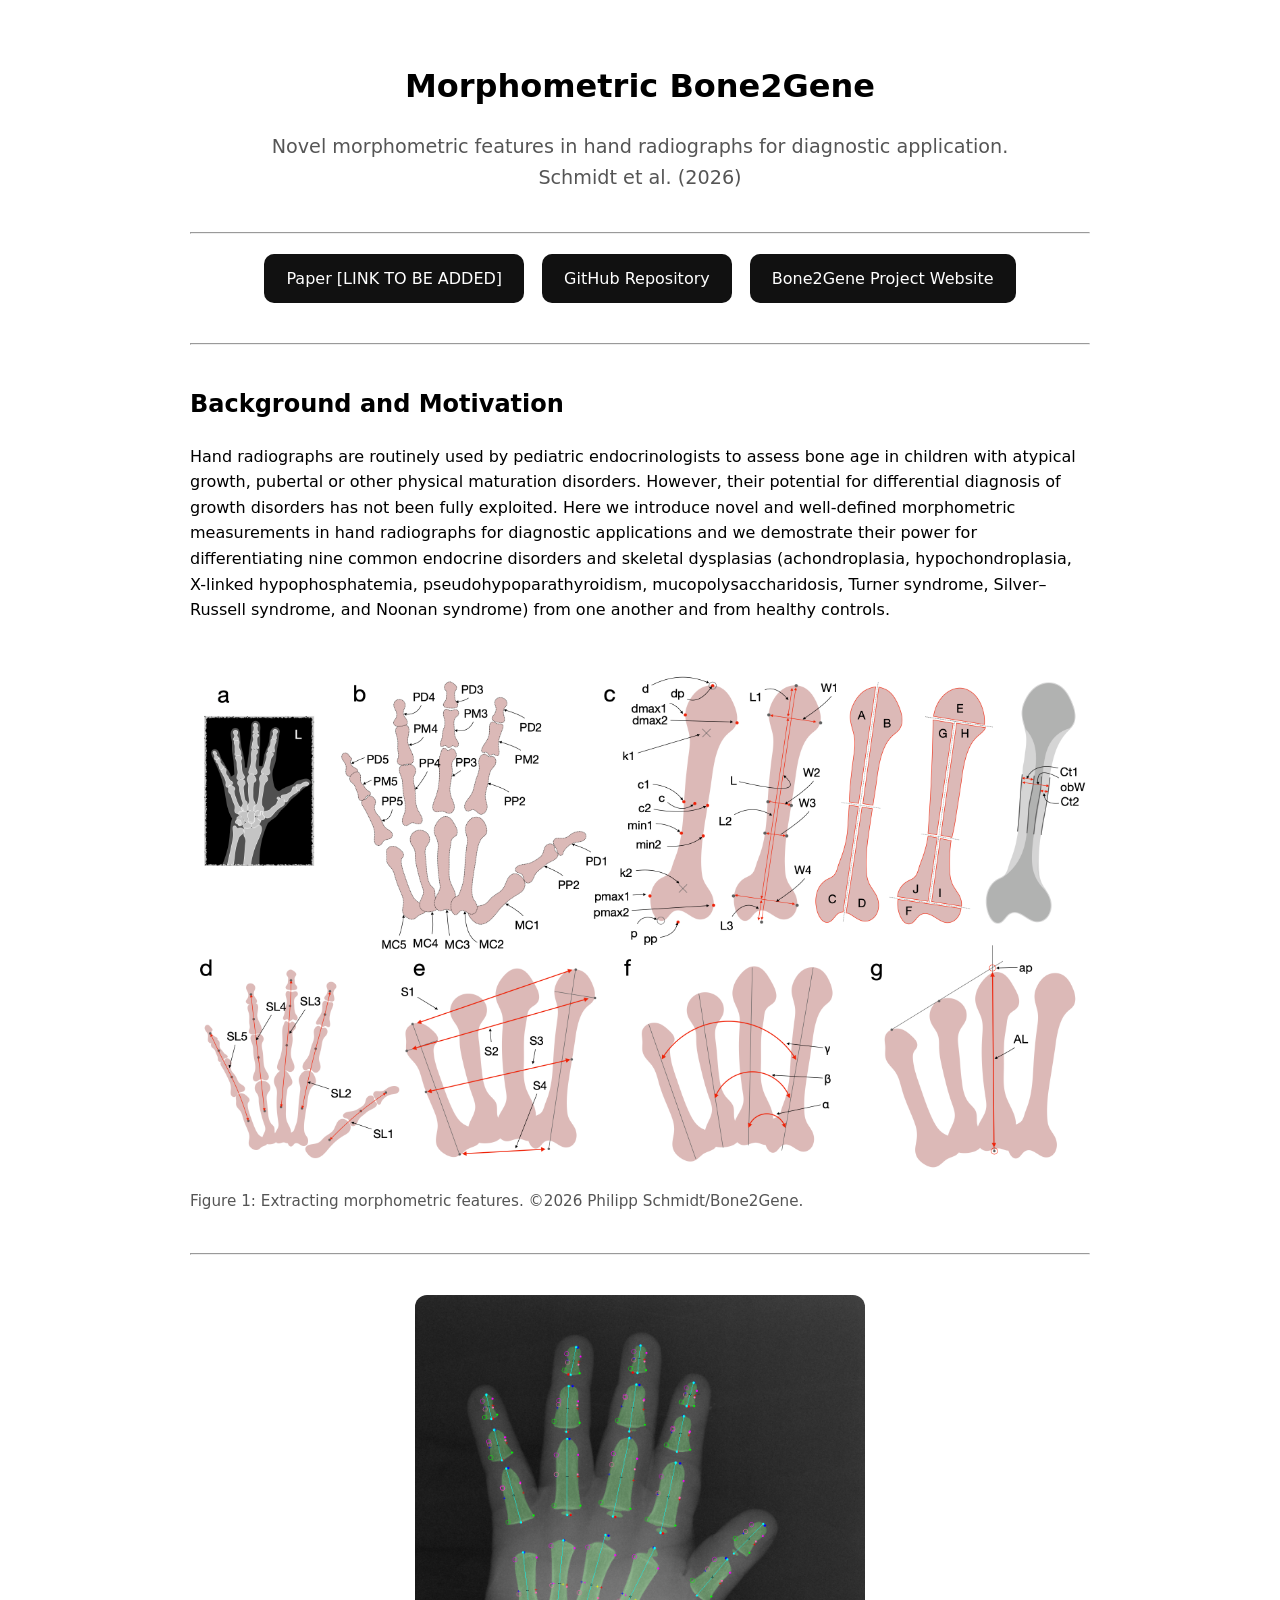
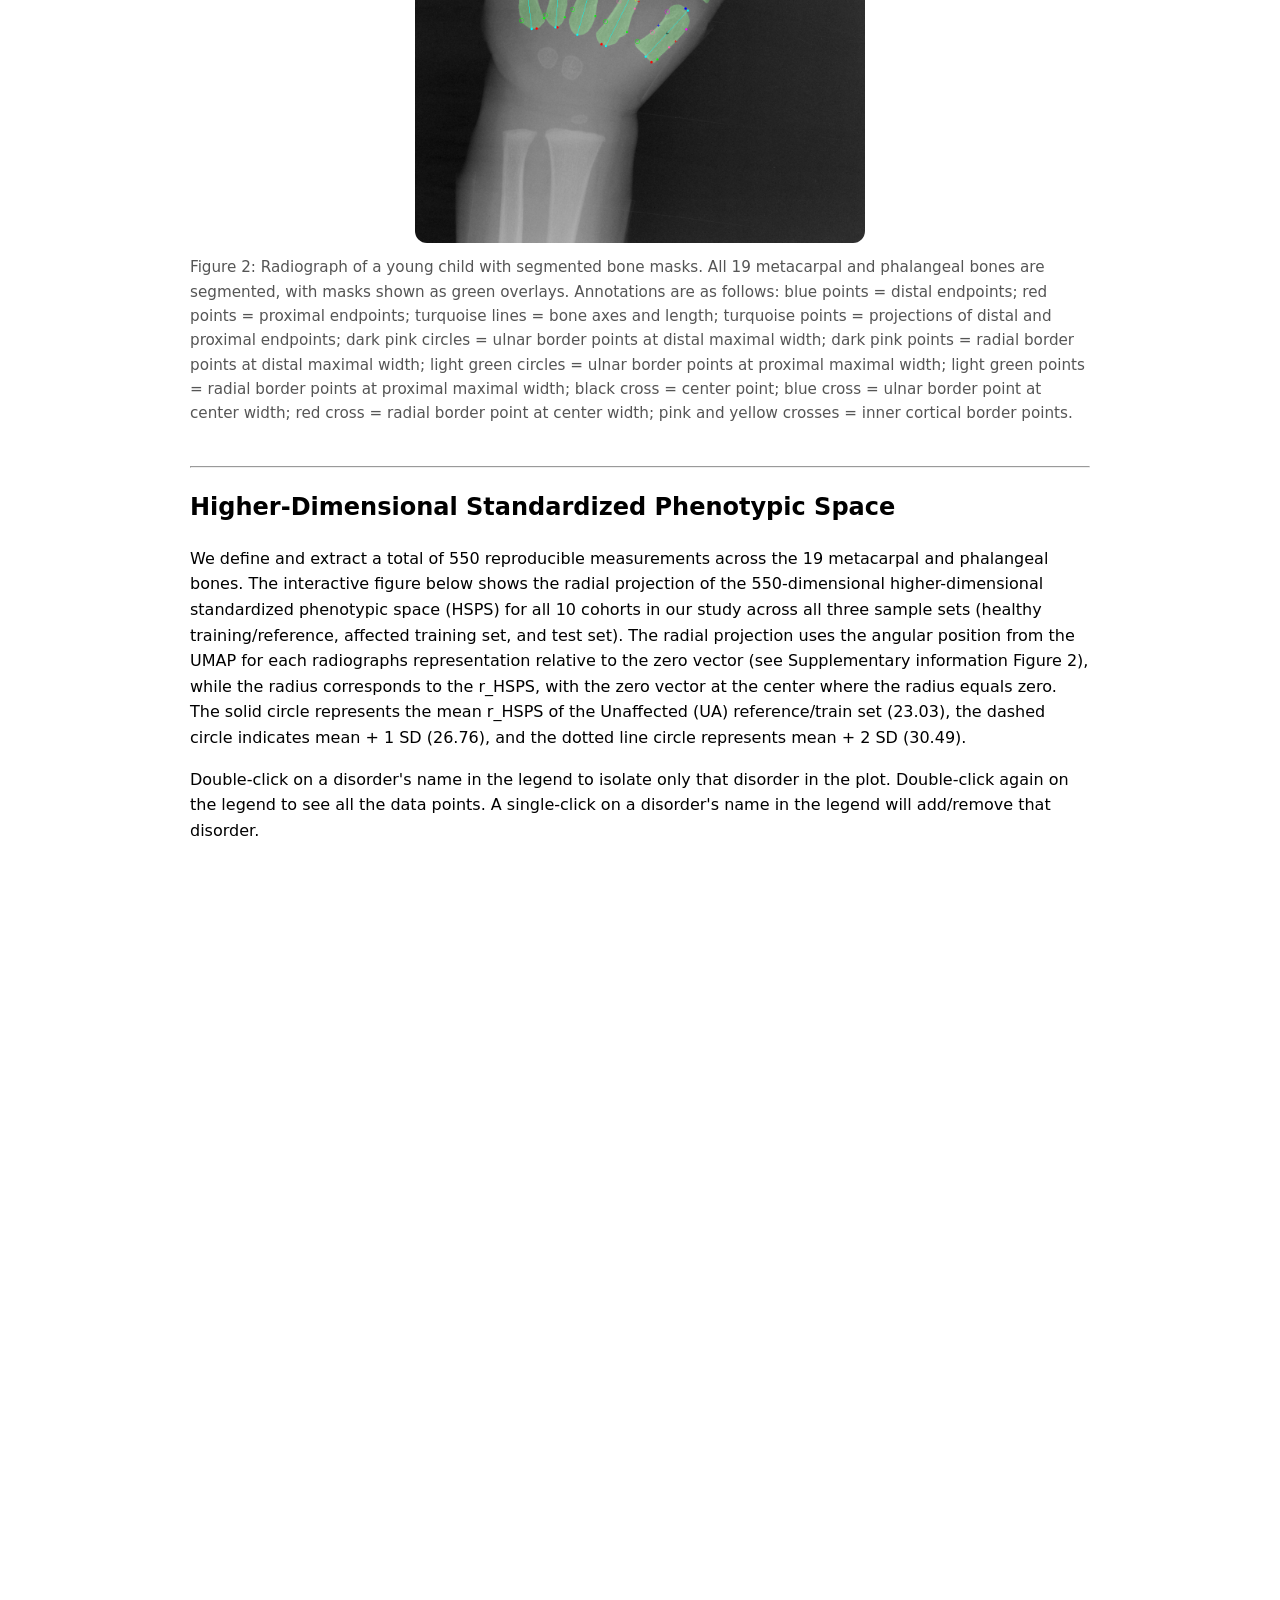
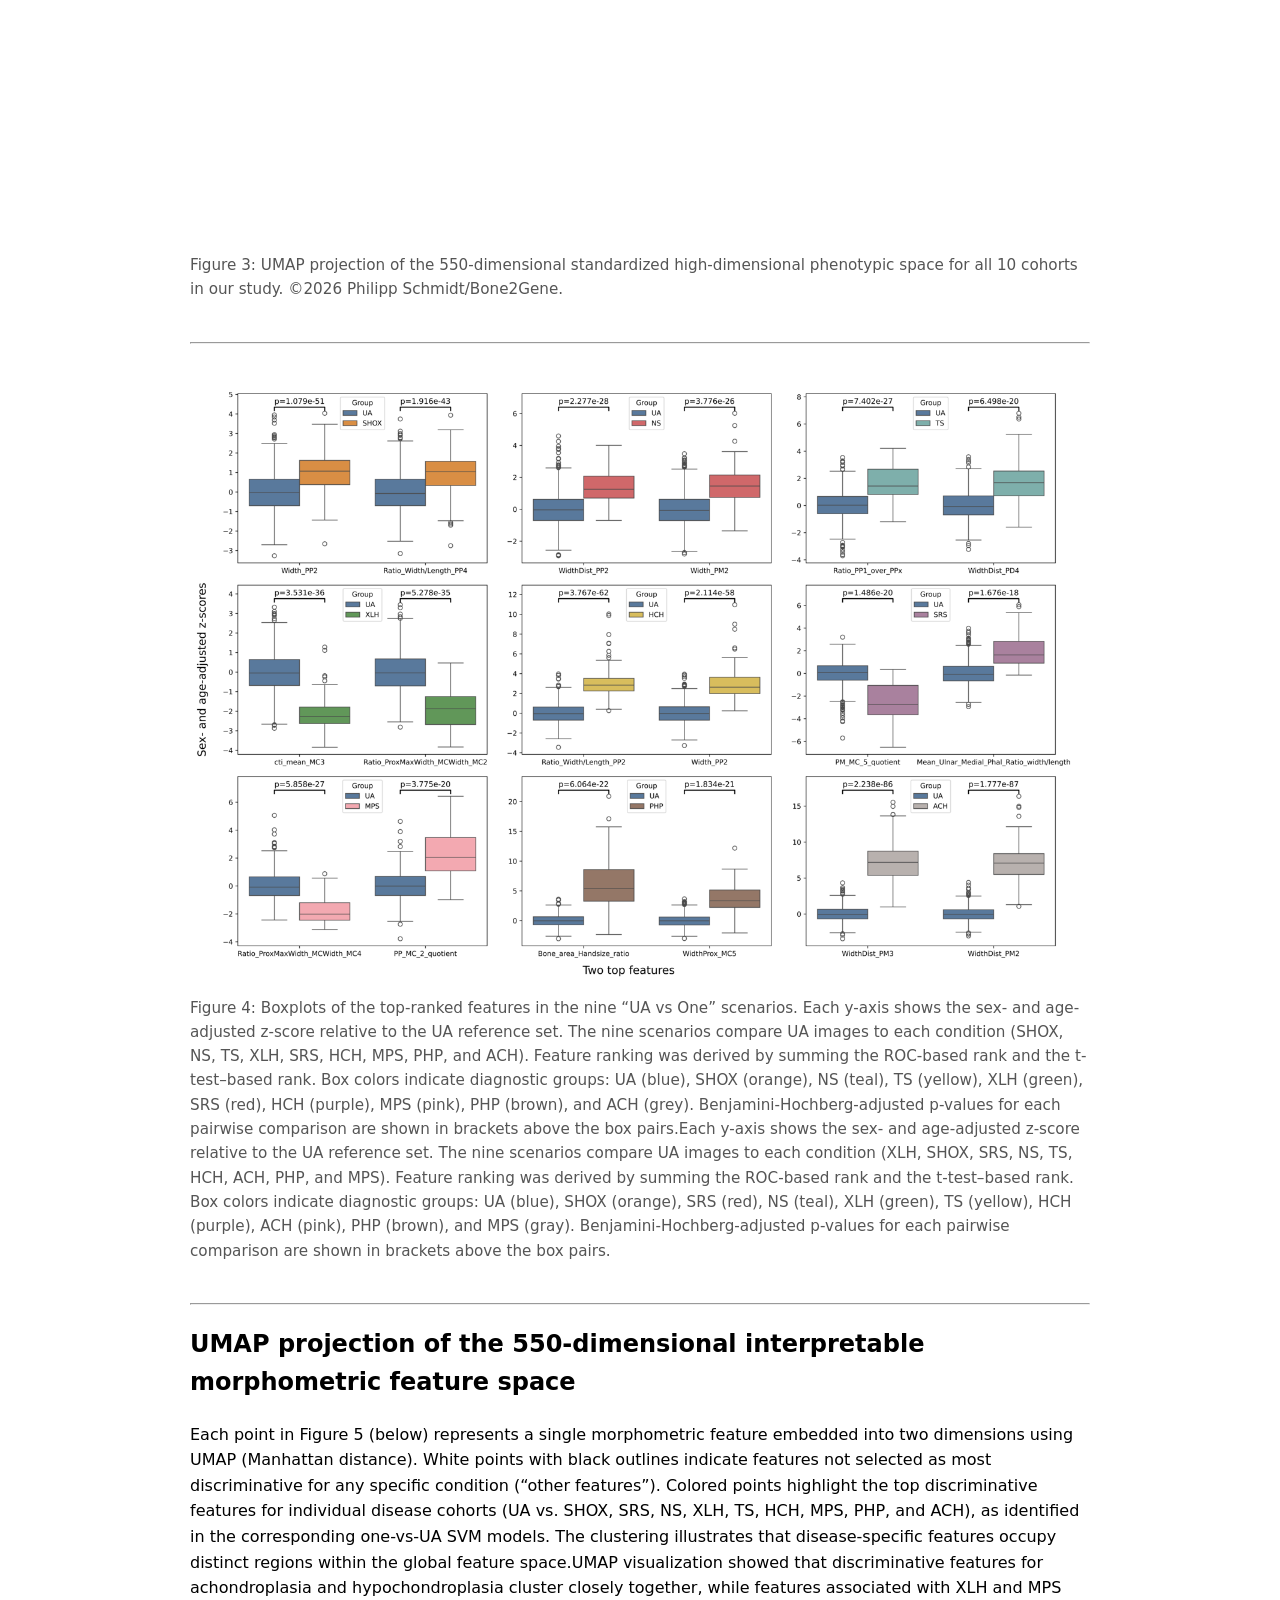
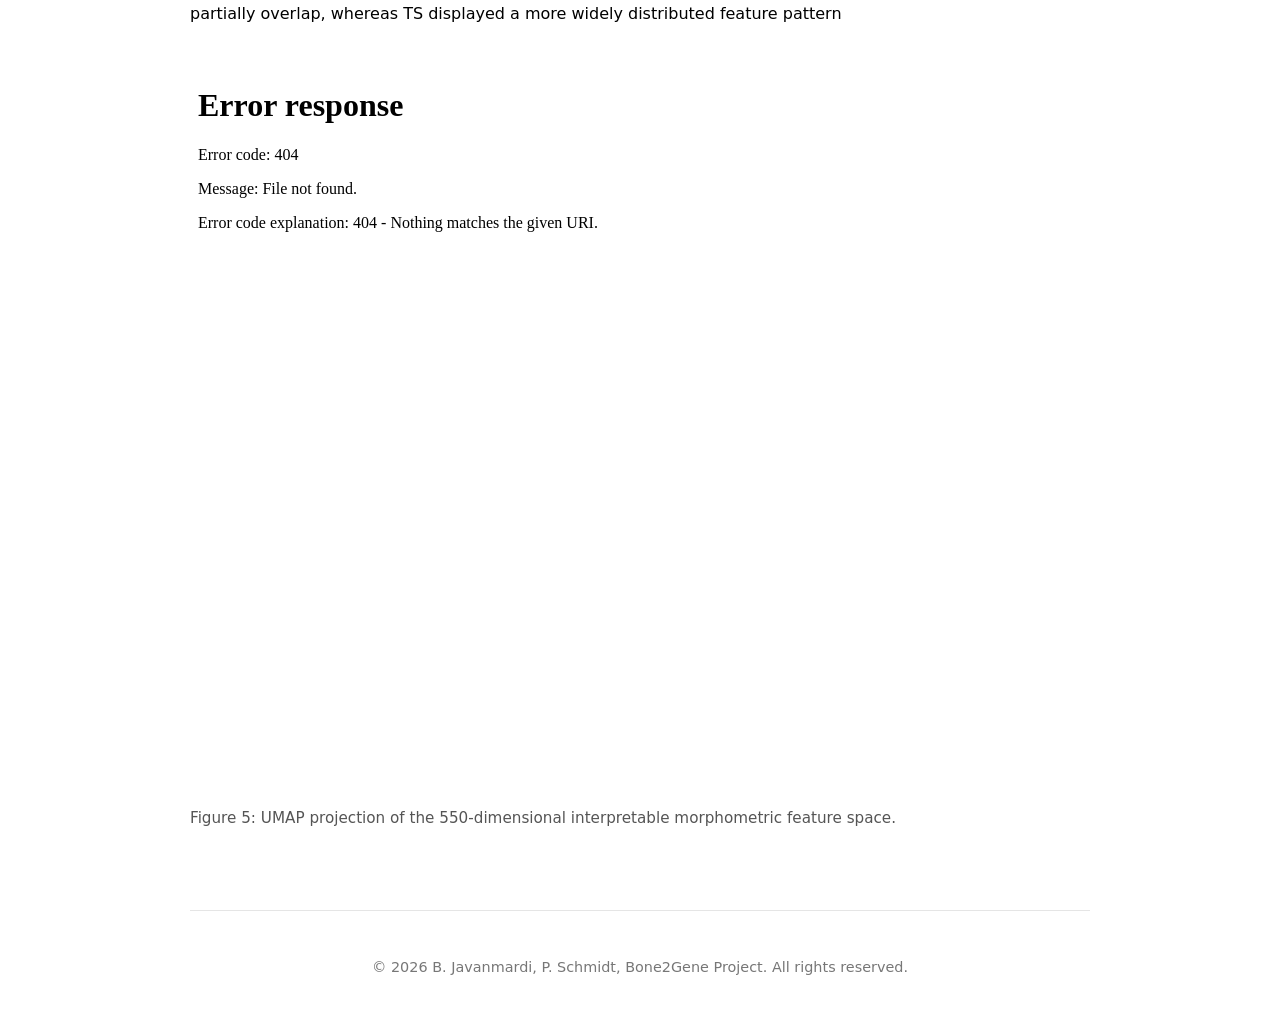
==== commit 254e3a06: "Update index.html" ====
--- a/docs/index.html
+++ b/docs/index.html
@@ -15,7 +15,8 @@
       <h1>Morphometric Bone2Gene</h1>
 
       <p class="subtitle">
-        Novel morphometric features in hand radiographs for diagnostic application.
+        Novel morphometric features in hand radiographs for diagnostic application.<br>
+        Schmidt et al. (2026)
       </p>
 
       <hr>
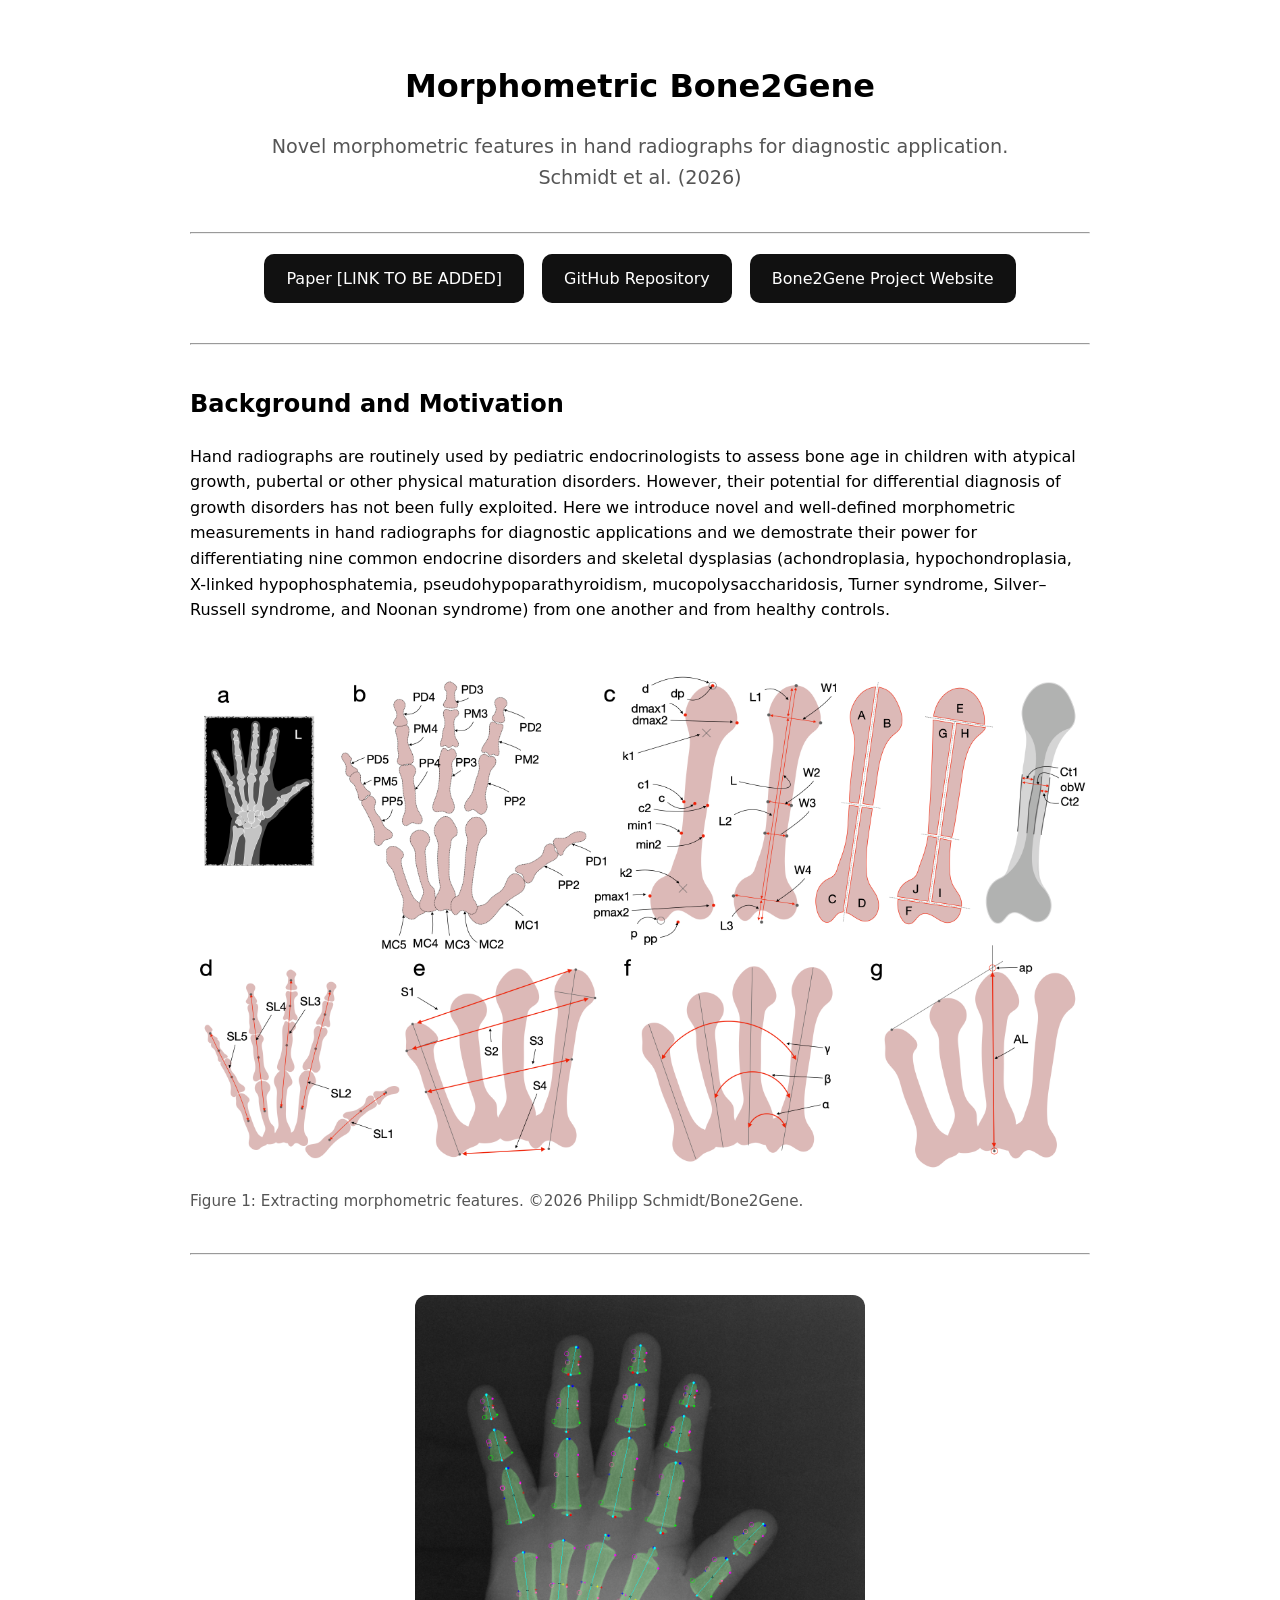
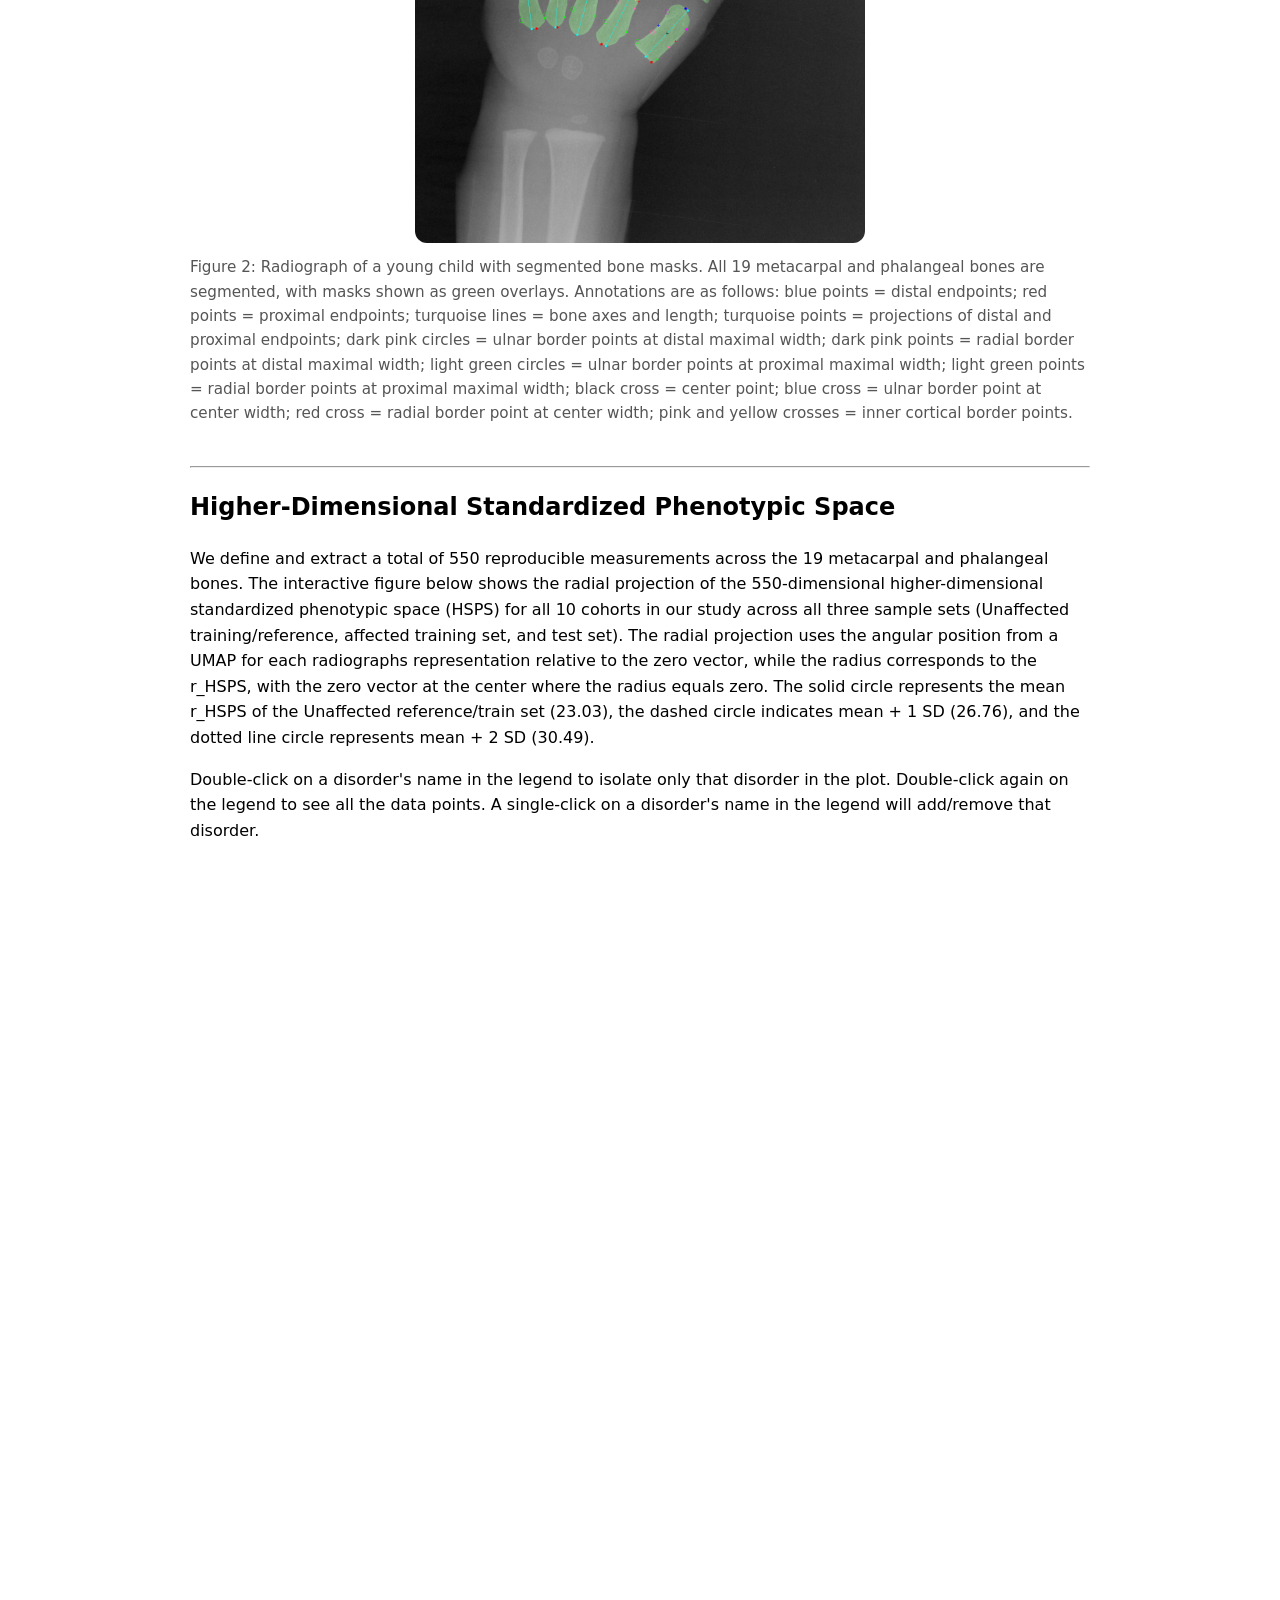
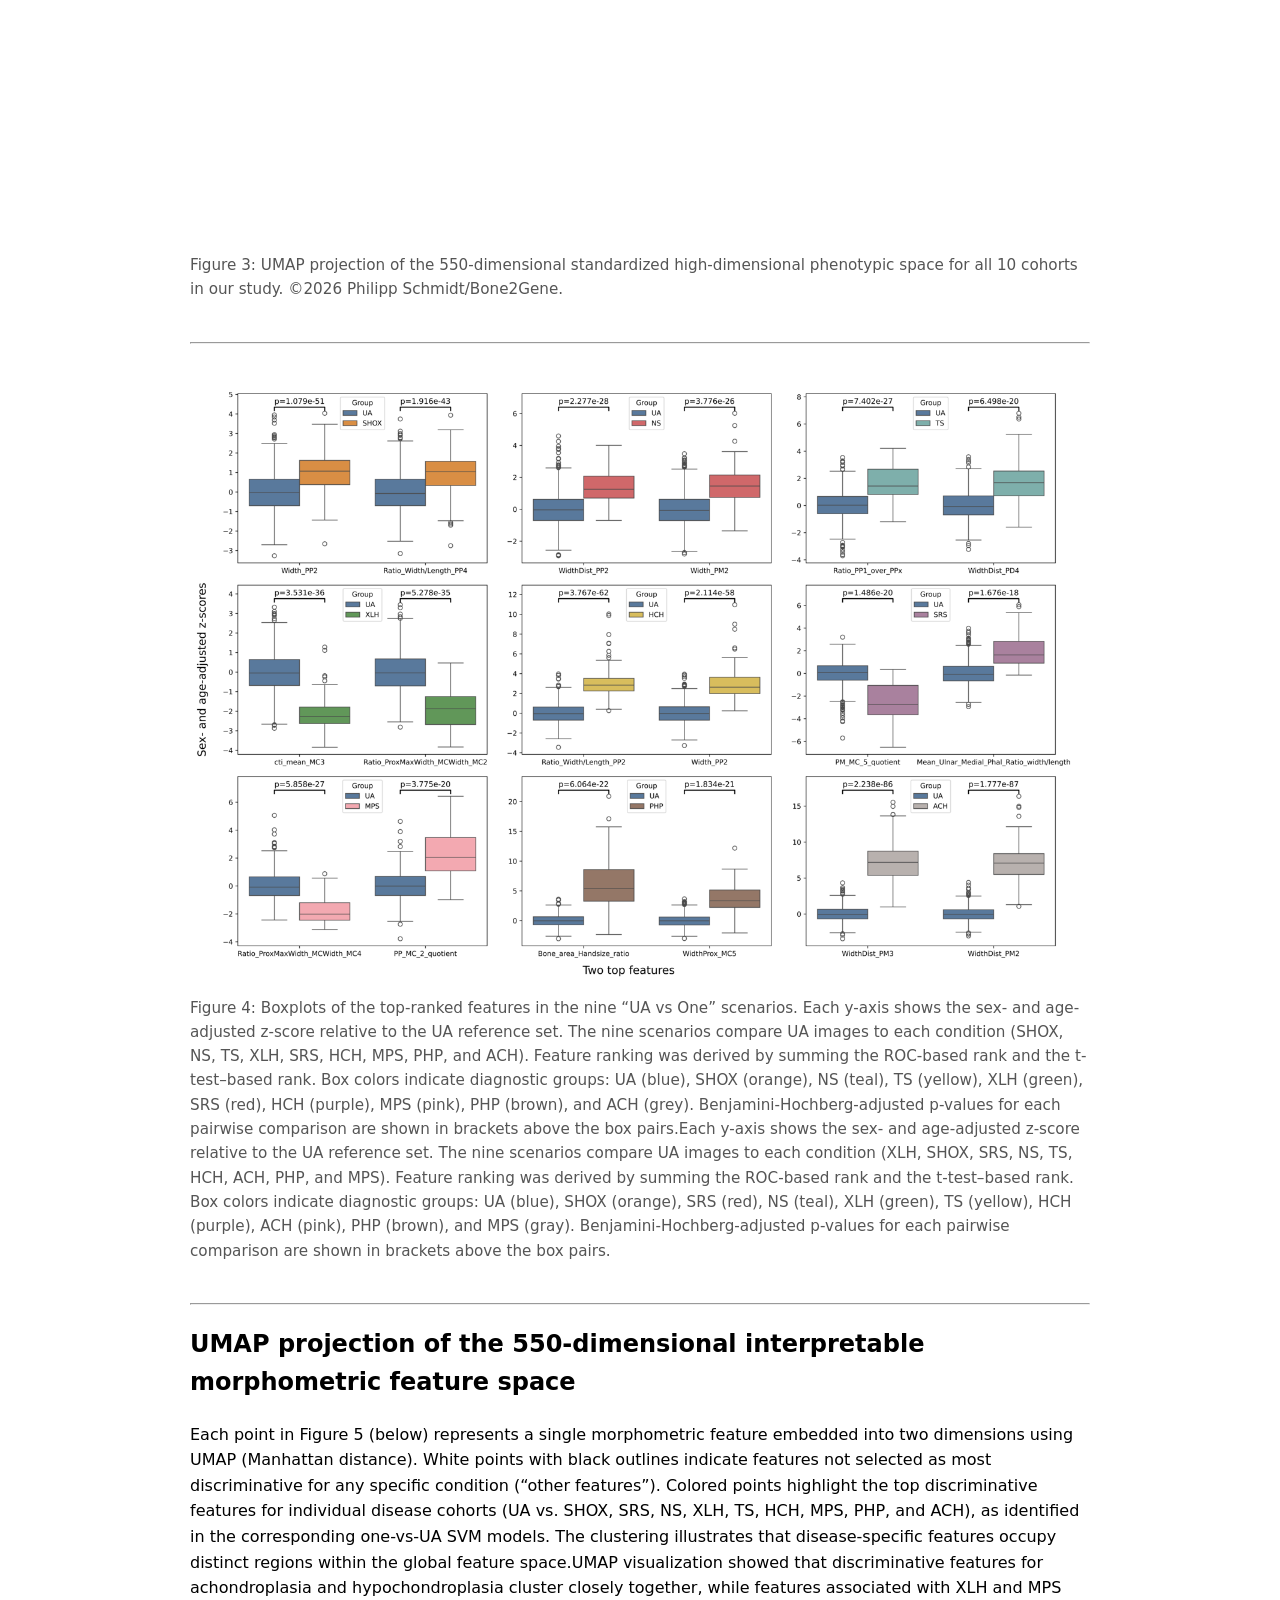
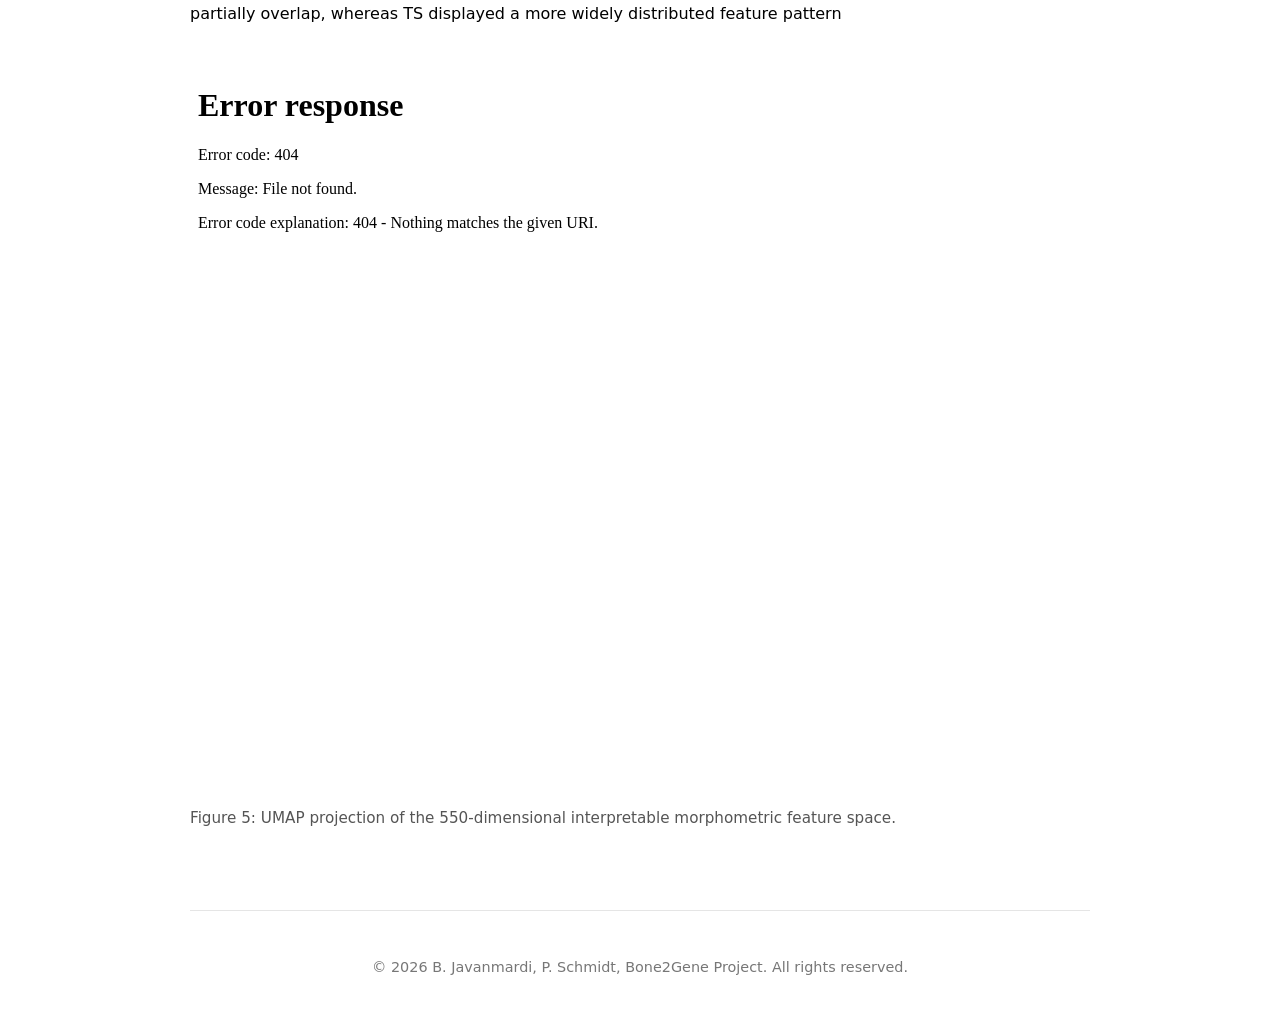
==== commit 2a980cc3: "Update index.html" ====
--- a/docs/index.html
+++ b/docs/index.html
@@ -67,7 +67,7 @@
 
     <h2>Higher-Dimensional Standardized Phenotypic Space</h2>
     <p>
-      We define and extract a total of 550 reproducible measurements across the 19 metacarpal and phalangeal bones. The interactive figure below shows the radial projection of the 550-dimensional higher-dimensional standardized phenotypic space (HSPS) for all 10 cohorts in our study across all three sample sets (healthy training/reference, affected training set, and test set). The radial projection uses the angular position from the UMAP for each radiographs representation relative to the zero vector (see Supplementary information Figure 2), while the radius corresponds to the r_HSPS, with the zero vector at the center where the radius equals zero. The solid circle represents the mean r_HSPS of the Unaffected (UA) reference/train set (23.03), the dashed circle indicates mean + 1 SD (26.76), and the dotted line circle represents mean + 2 SD (30.49).
+      We define and extract a total of 550 reproducible measurements across the 19 metacarpal and phalangeal bones. The interactive figure below shows the radial projection of the 550-dimensional higher-dimensional standardized phenotypic space (HSPS) for all 10 cohorts in our study across all three sample sets (Unaffected training/reference, affected training set, and test set). The radial projection uses the angular position from a UMAP for each radiographs representation relative to the zero vector, while the radius corresponds to the r_HSPS, with the zero vector at the center where the radius equals zero. The solid circle represents the mean r_HSPS of the Unaffected reference/train set (23.03), the dashed circle indicates mean + 1 SD (26.76), and the dotted line circle represents mean + 2 SD (30.49).
 
     </p>
 
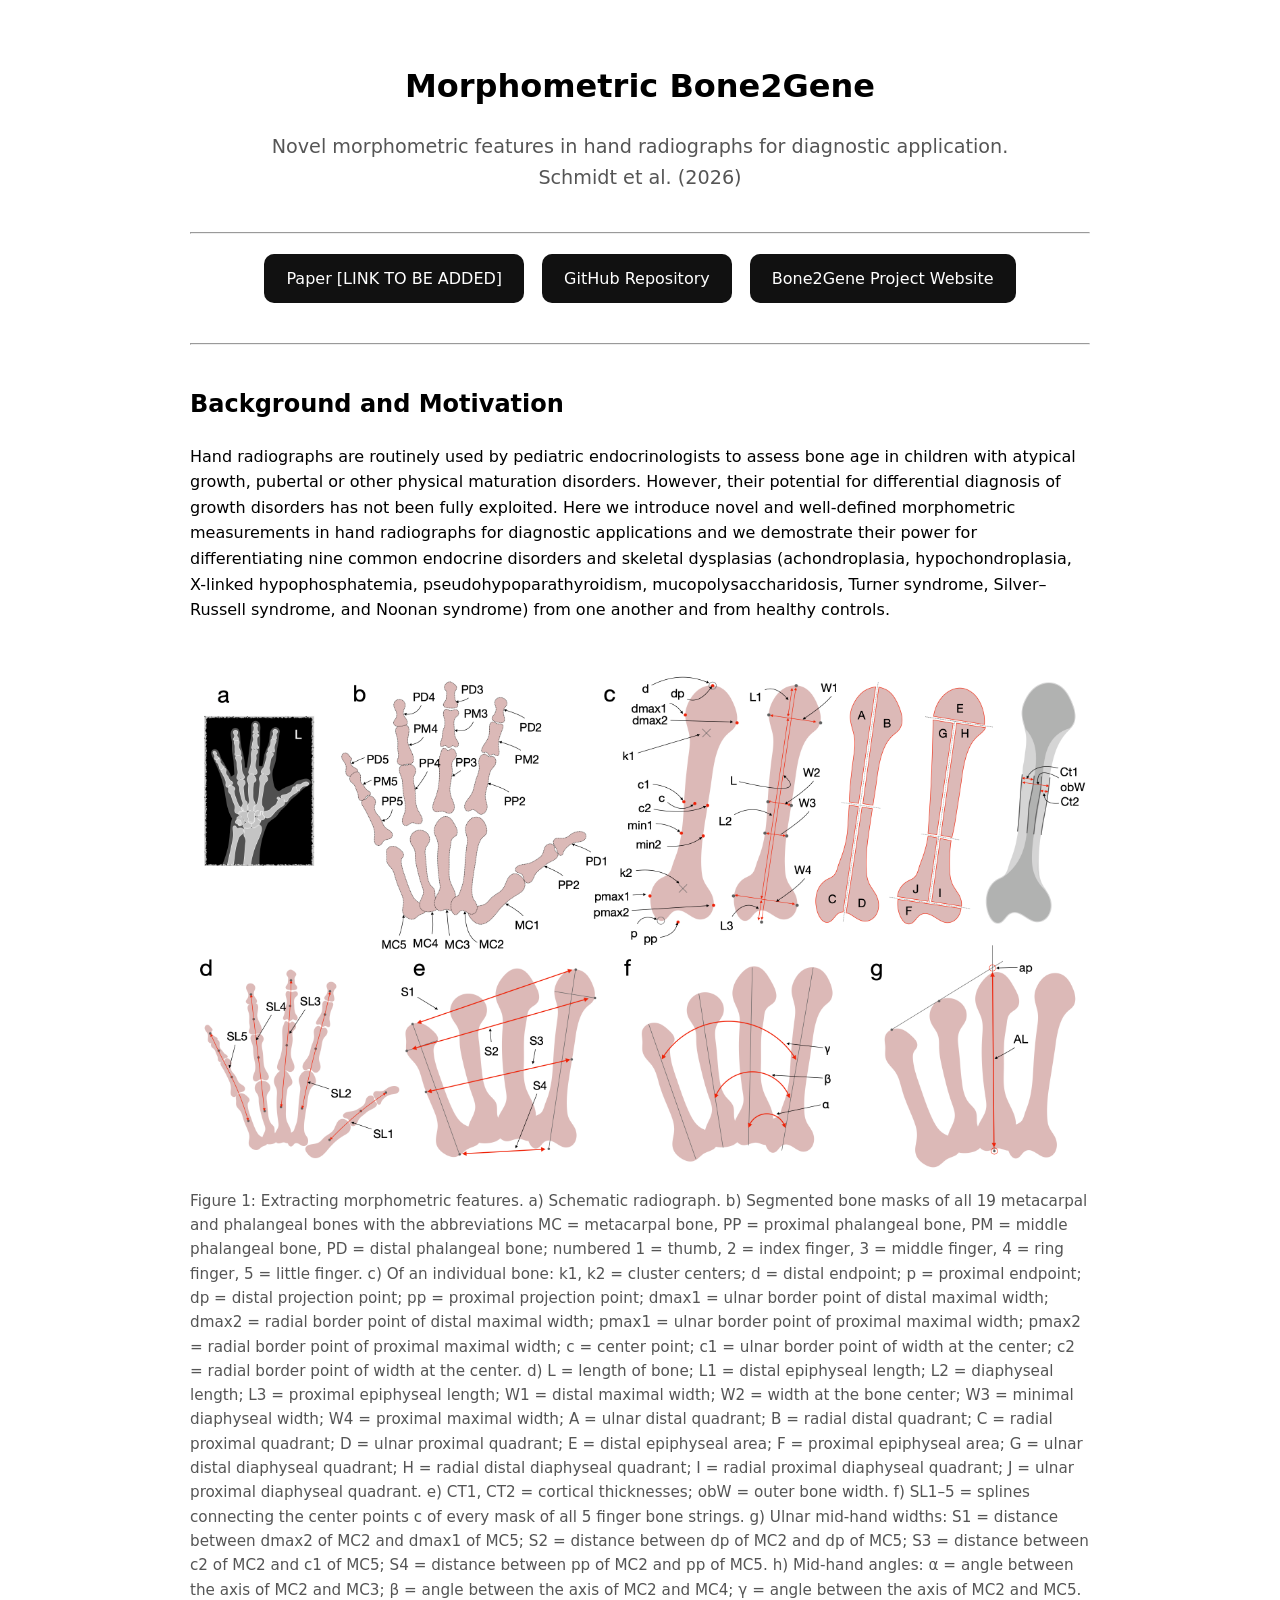
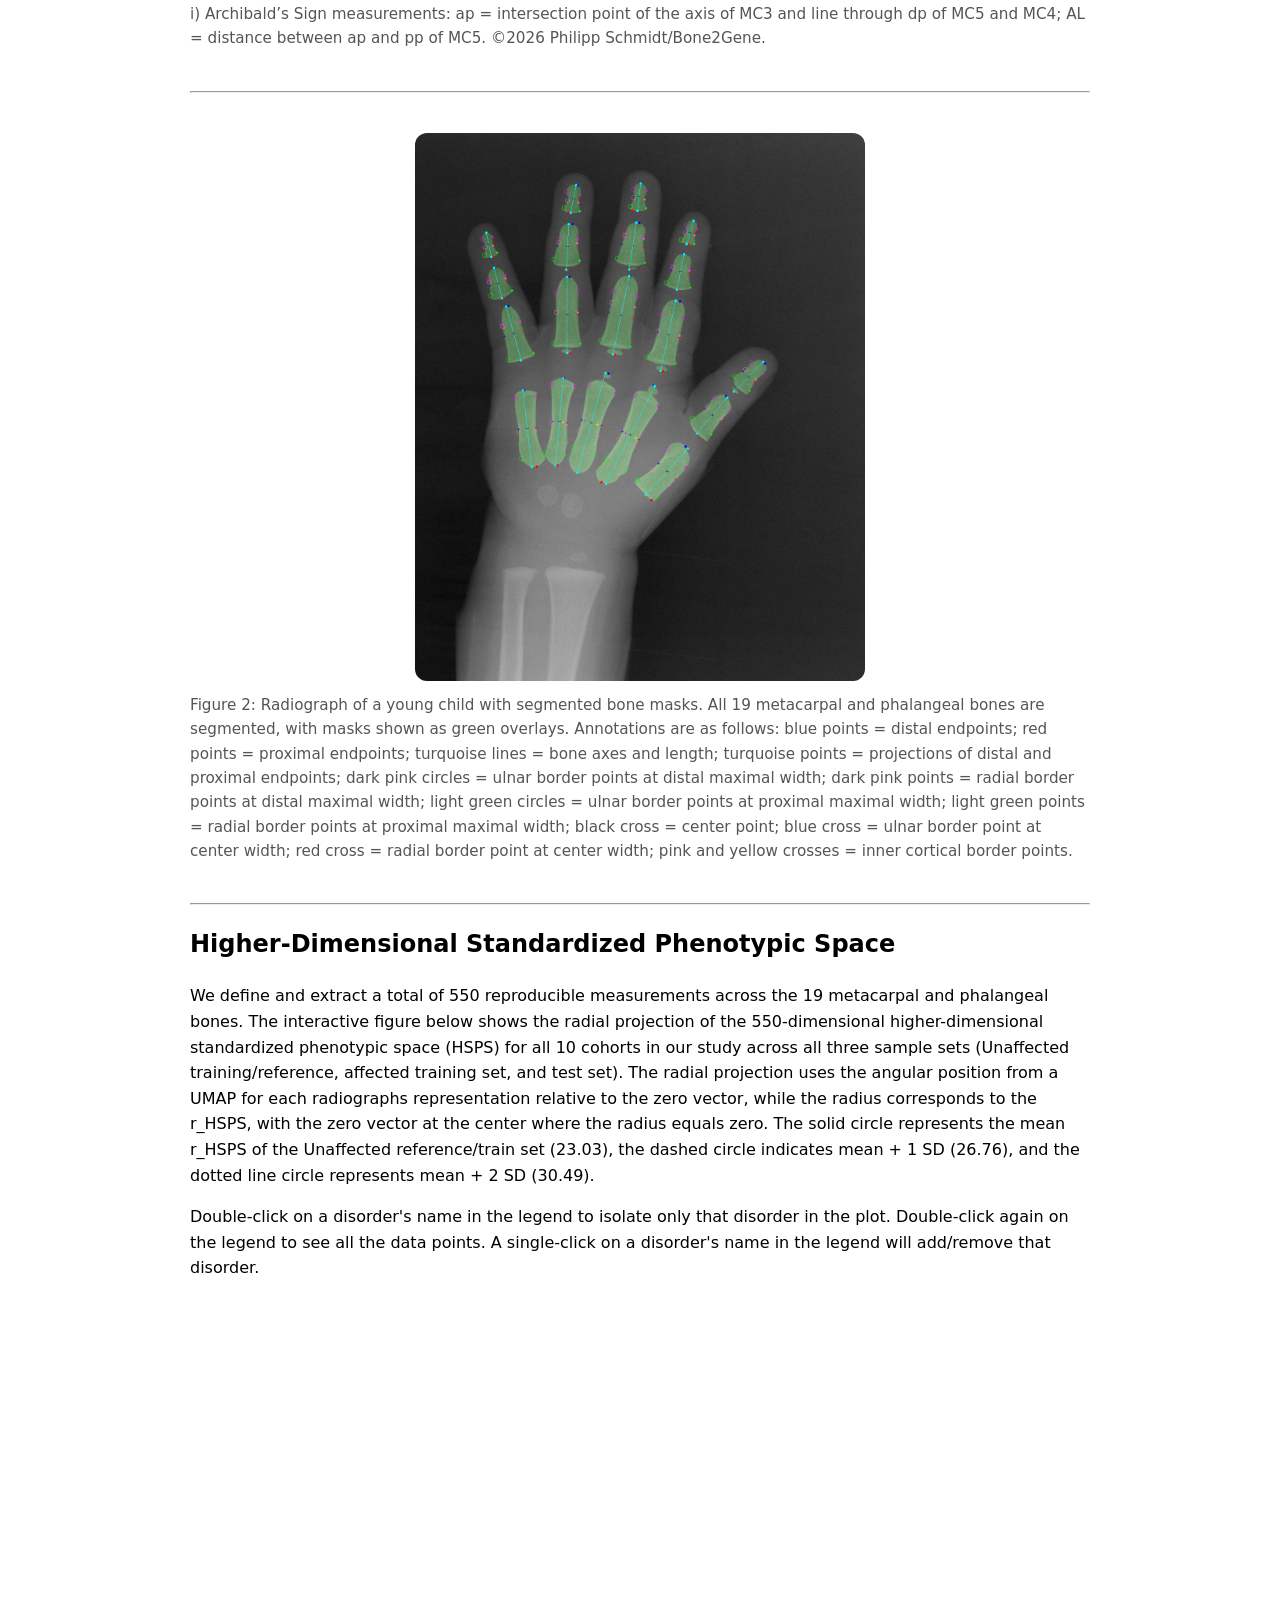
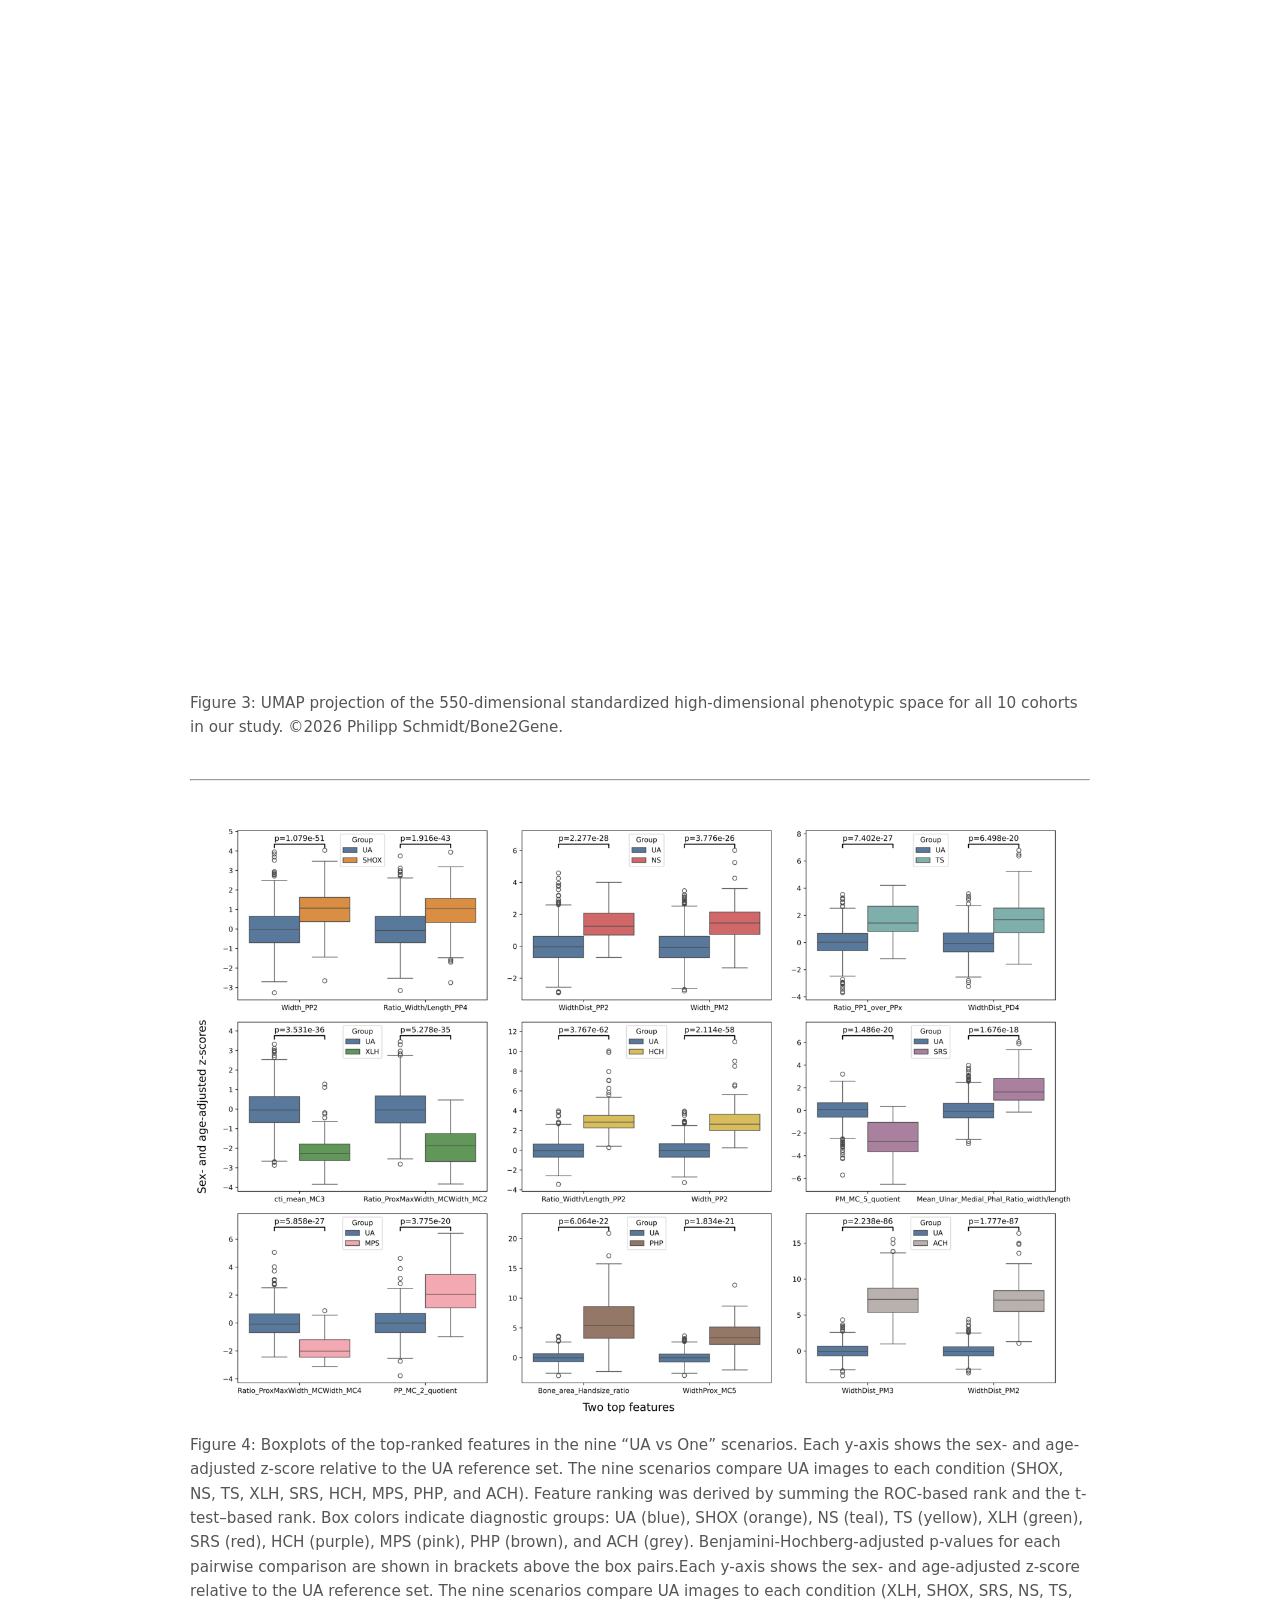
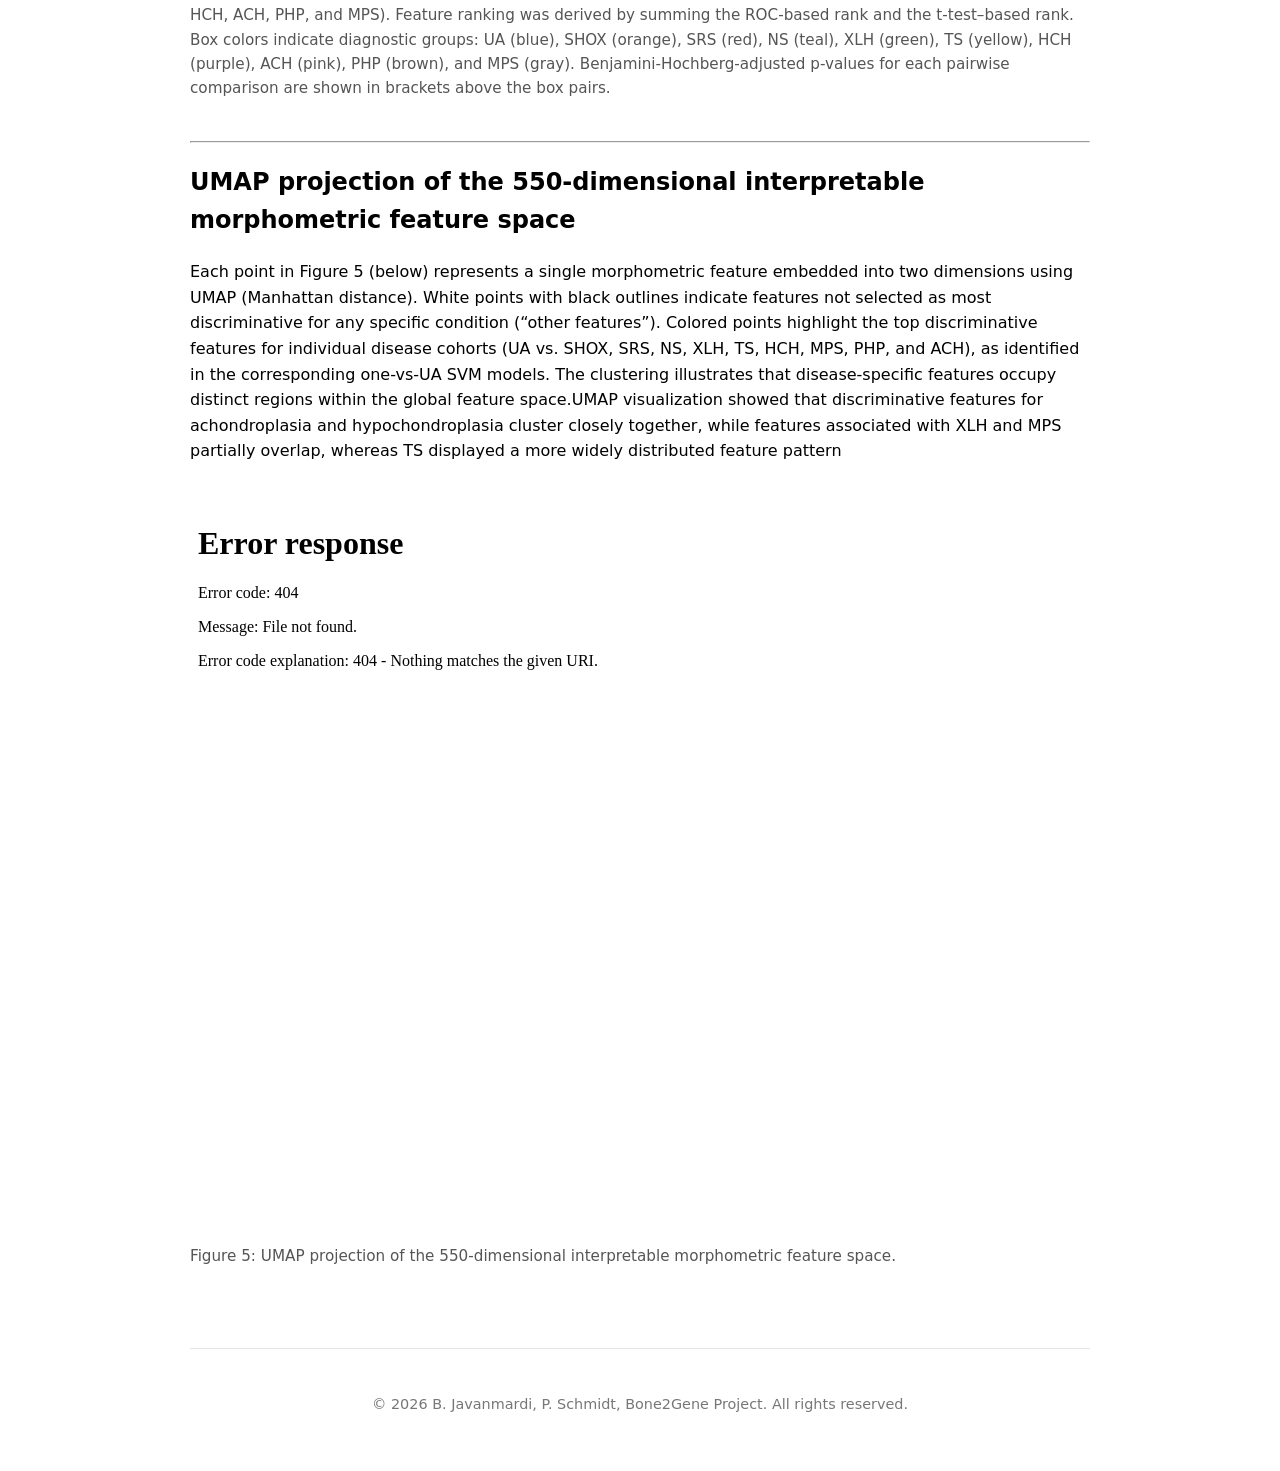
==== commit 6a4ff466: "Update index.html add Fig.1 caption." ====
--- a/docs/index.html
+++ b/docs/index.html
@@ -52,7 +52,9 @@
     <!-- Static figure -->
     <figure>
       <img src="./assets/morphometric_features.png" alt="Teaser figure">
-      <figcaption>Figure 1: Extracting morphometric features. ©2026 Philipp Schmidt/Bone2Gene.</figcaption>
+      <figcaption>Figure 1: Extracting morphometric features.
+        a)  Schematic radiograph. b) Segmented bone masks of all 19 metacarpal and phalangeal bones with the abbreviations MC = metacarpal bone, PP = proximal phalangeal bone, PM = middle phalangeal bone, PD = distal phalangeal bone; numbered 1 = thumb, 2 = index finger, 3 = middle finger, 4 = ring finger, 5 = little finger. c) Of an individual bone: k1, k2 = cluster centers; d = distal endpoint; p = proximal endpoint; dp = distal projection point; pp = proximal projection point; dmax1 = ulnar border point of distal maximal width; dmax2 = radial border point of distal maximal width; pmax1 = ulnar border point of proximal maximal width; pmax2 = radial border point of proximal maximal width; c = center point; c1 = ulnar border point of width at the center; c2 = radial border point of width at the center. d) L = length of bone; L1 = distal epiphyseal length; L2 = diaphyseal length; L3 = proximal epiphyseal length; W1 = distal maximal width; W2 = width at the bone center; W3 = minimal diaphyseal width; W4 = proximal maximal width; A = ulnar distal quadrant; B = radial distal quadrant; C = radial proximal quadrant; D = ulnar proximal quadrant; E = distal epiphyseal area; F = proximal epiphyseal area; G = ulnar distal diaphyseal quadrant; H = radial distal diaphyseal quadrant; I = radial proximal diaphyseal quadrant; J = ulnar proximal diaphyseal quadrant. e) CT1, CT2 = cortical thicknesses; obW = outer bone width. f) SL1–5 = splines connecting the center points c of every mask of all 5 finger bone strings. g) Ulnar mid-hand widths: S1 = distance between dmax2 of MC2 and dmax1 of MC5; S2 = distance between dp of MC2 and dp of MC5; S3 = distance between c2 of MC2 and c1 of MC5; S4 = distance between pp of MC2 and pp of MC5. h) Mid-hand angles: α = angle between the axis of MC2 and MC3; β = angle between the axis of MC2 and MC4; γ = angle between the axis of MC2 and MC5. i) Archibald’s Sign measurements: ap = intersection point of the axis of MC3 and line through dp of MC5 and MC4; AL = distance between ap and pp of MC5.
+        ©2026 Philipp Schmidt/Bone2Gene.</figcaption>
     </figure>
 
     <hr>
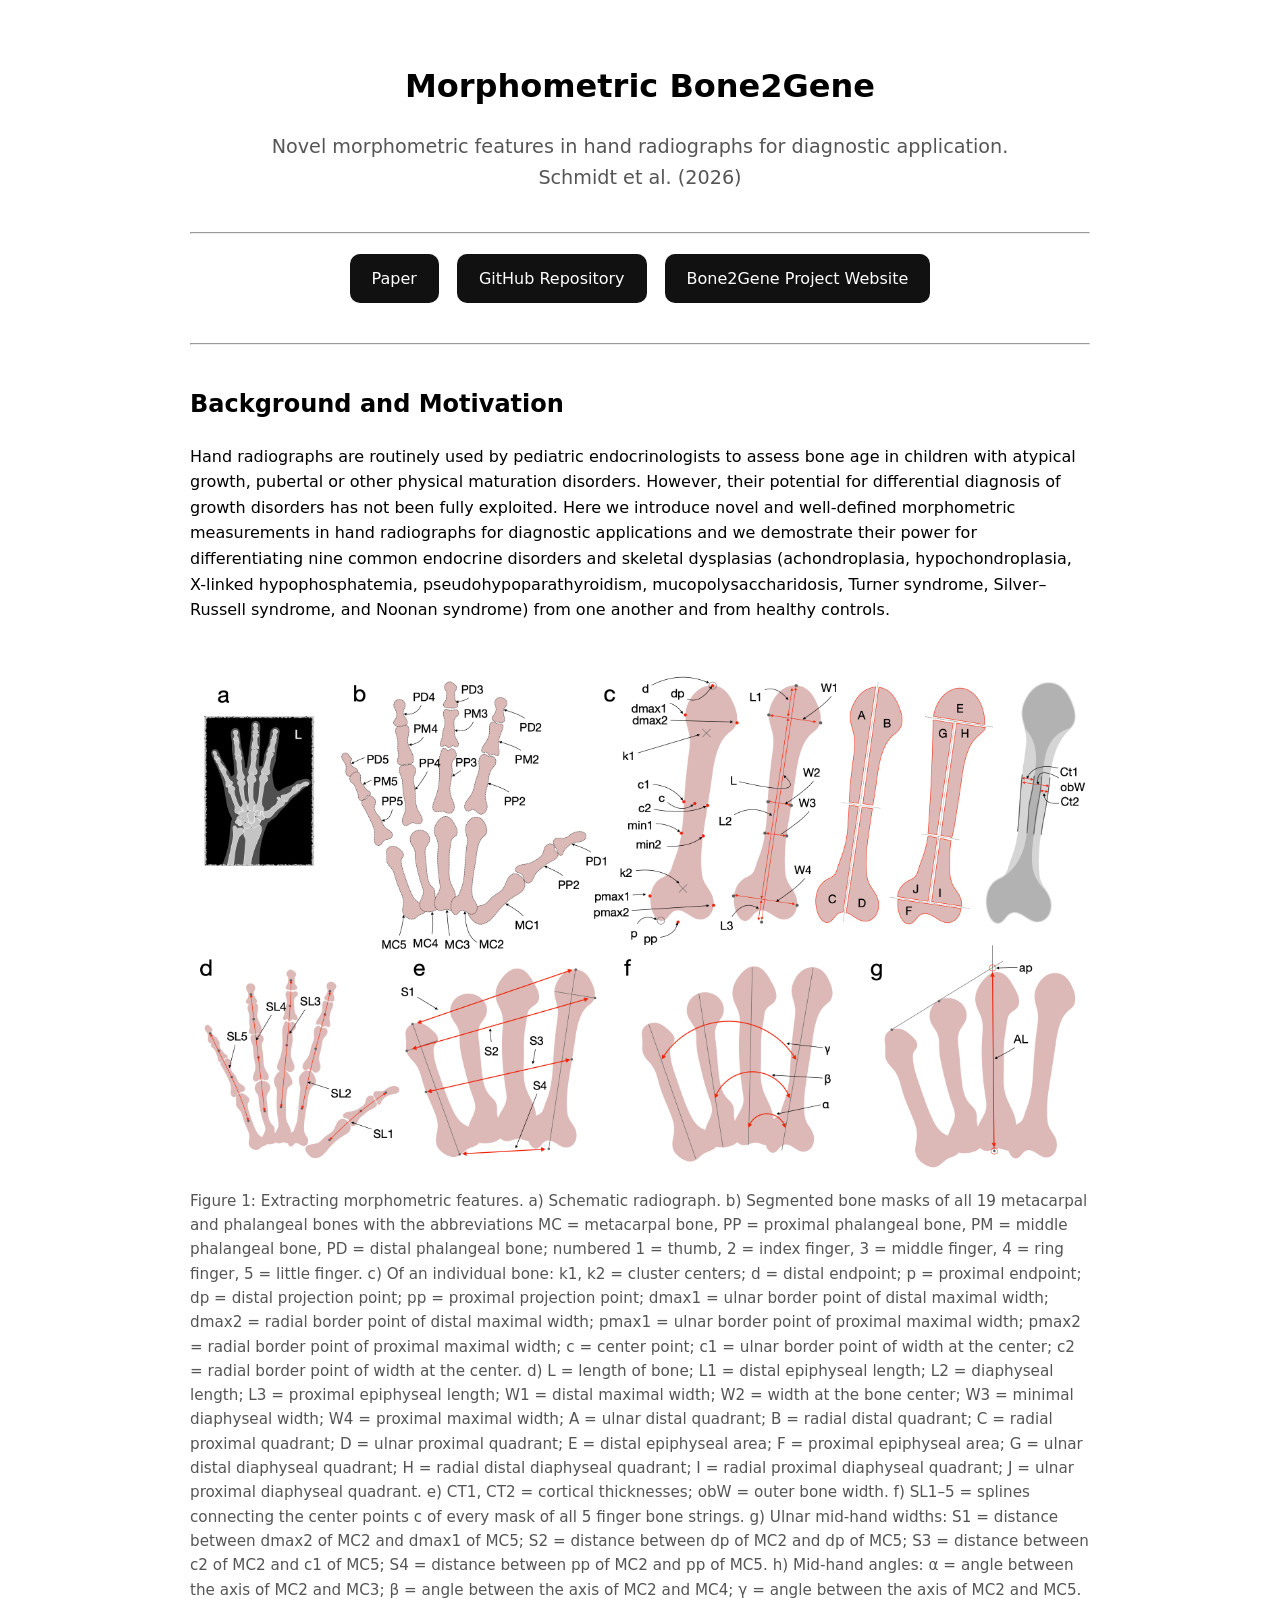
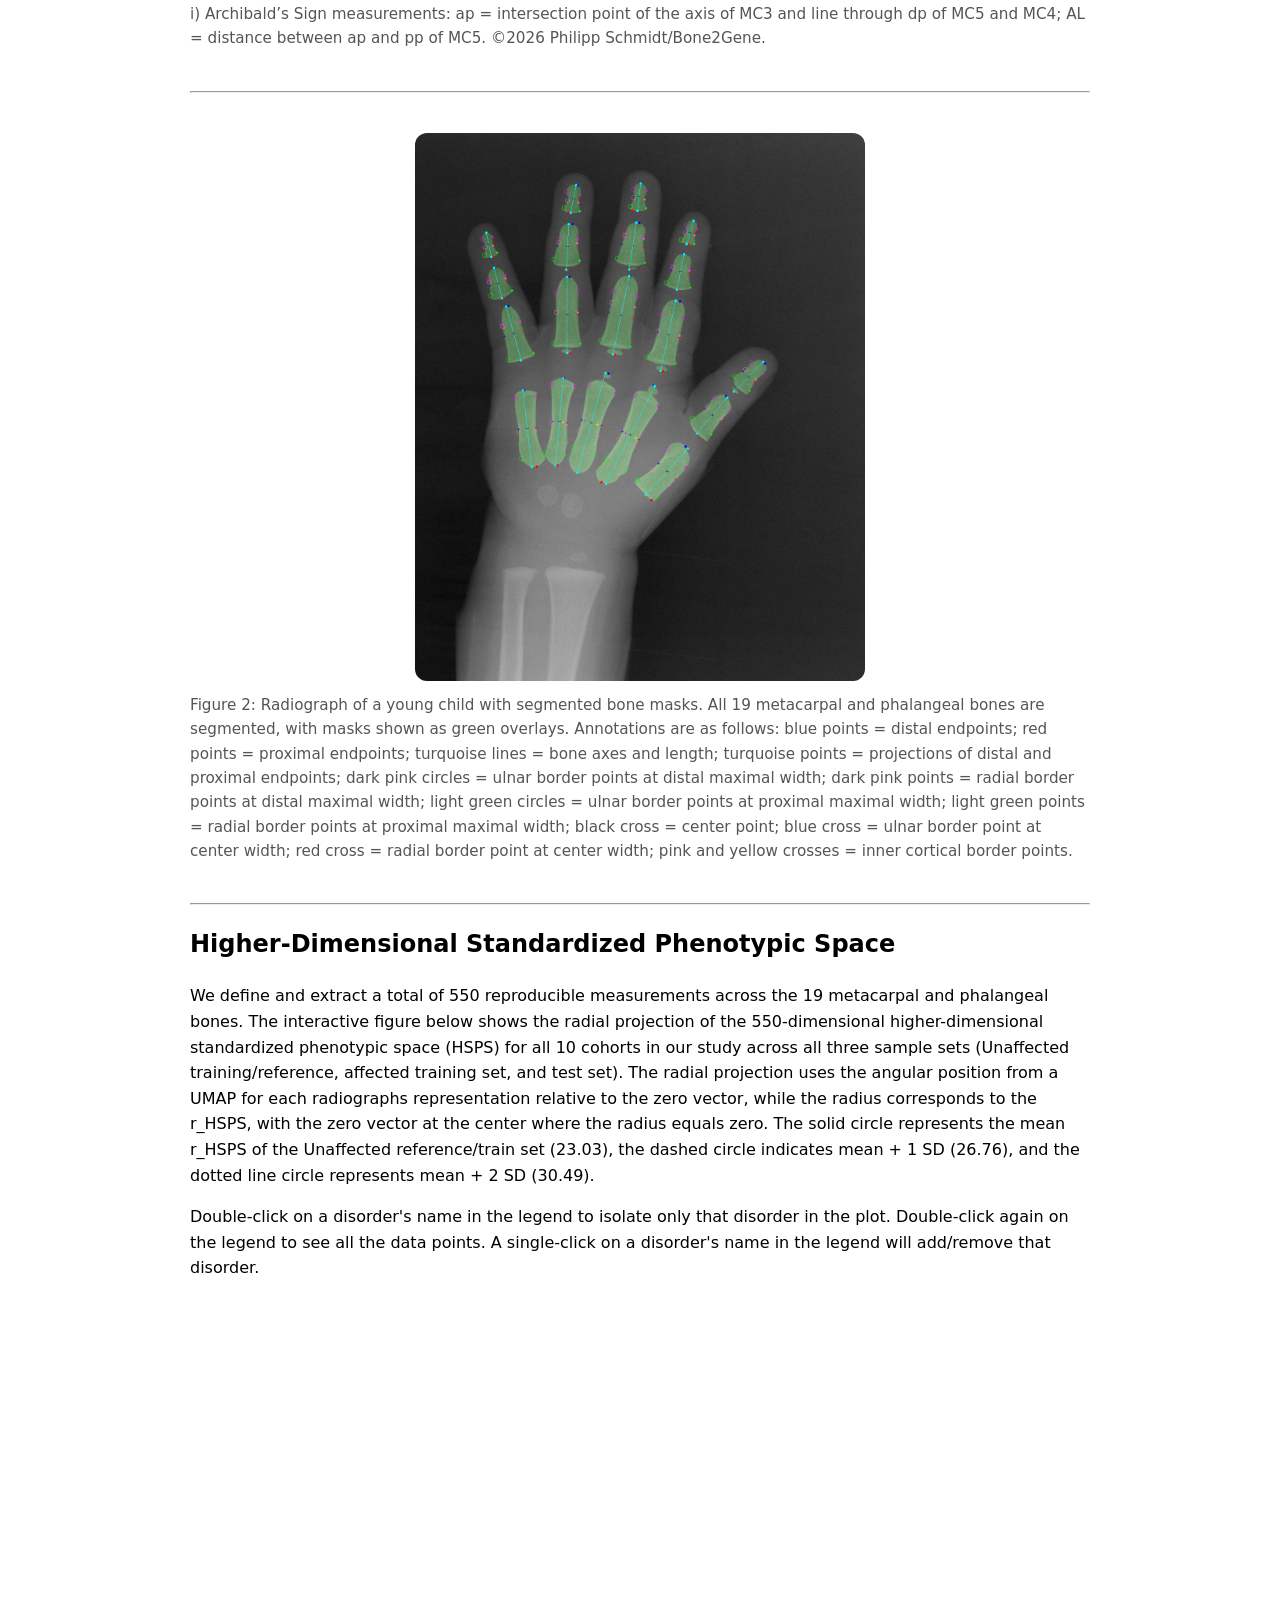
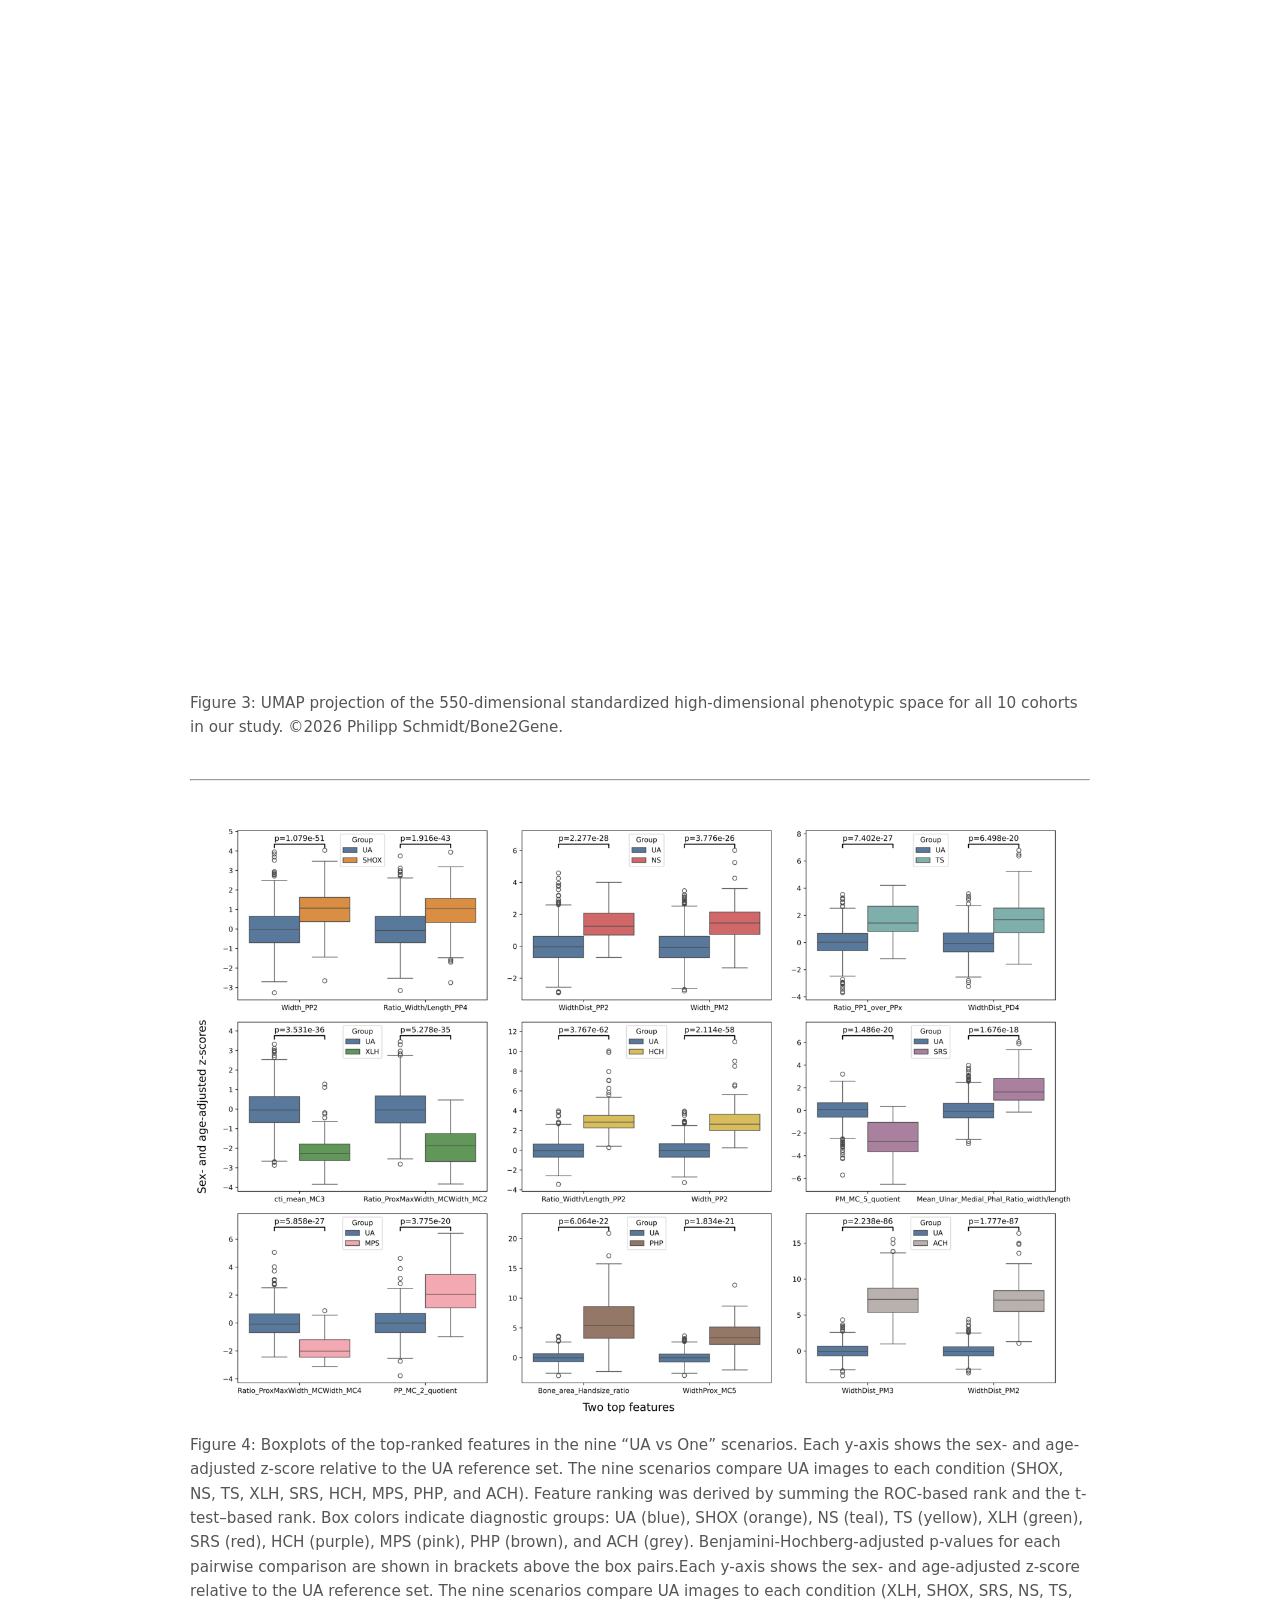
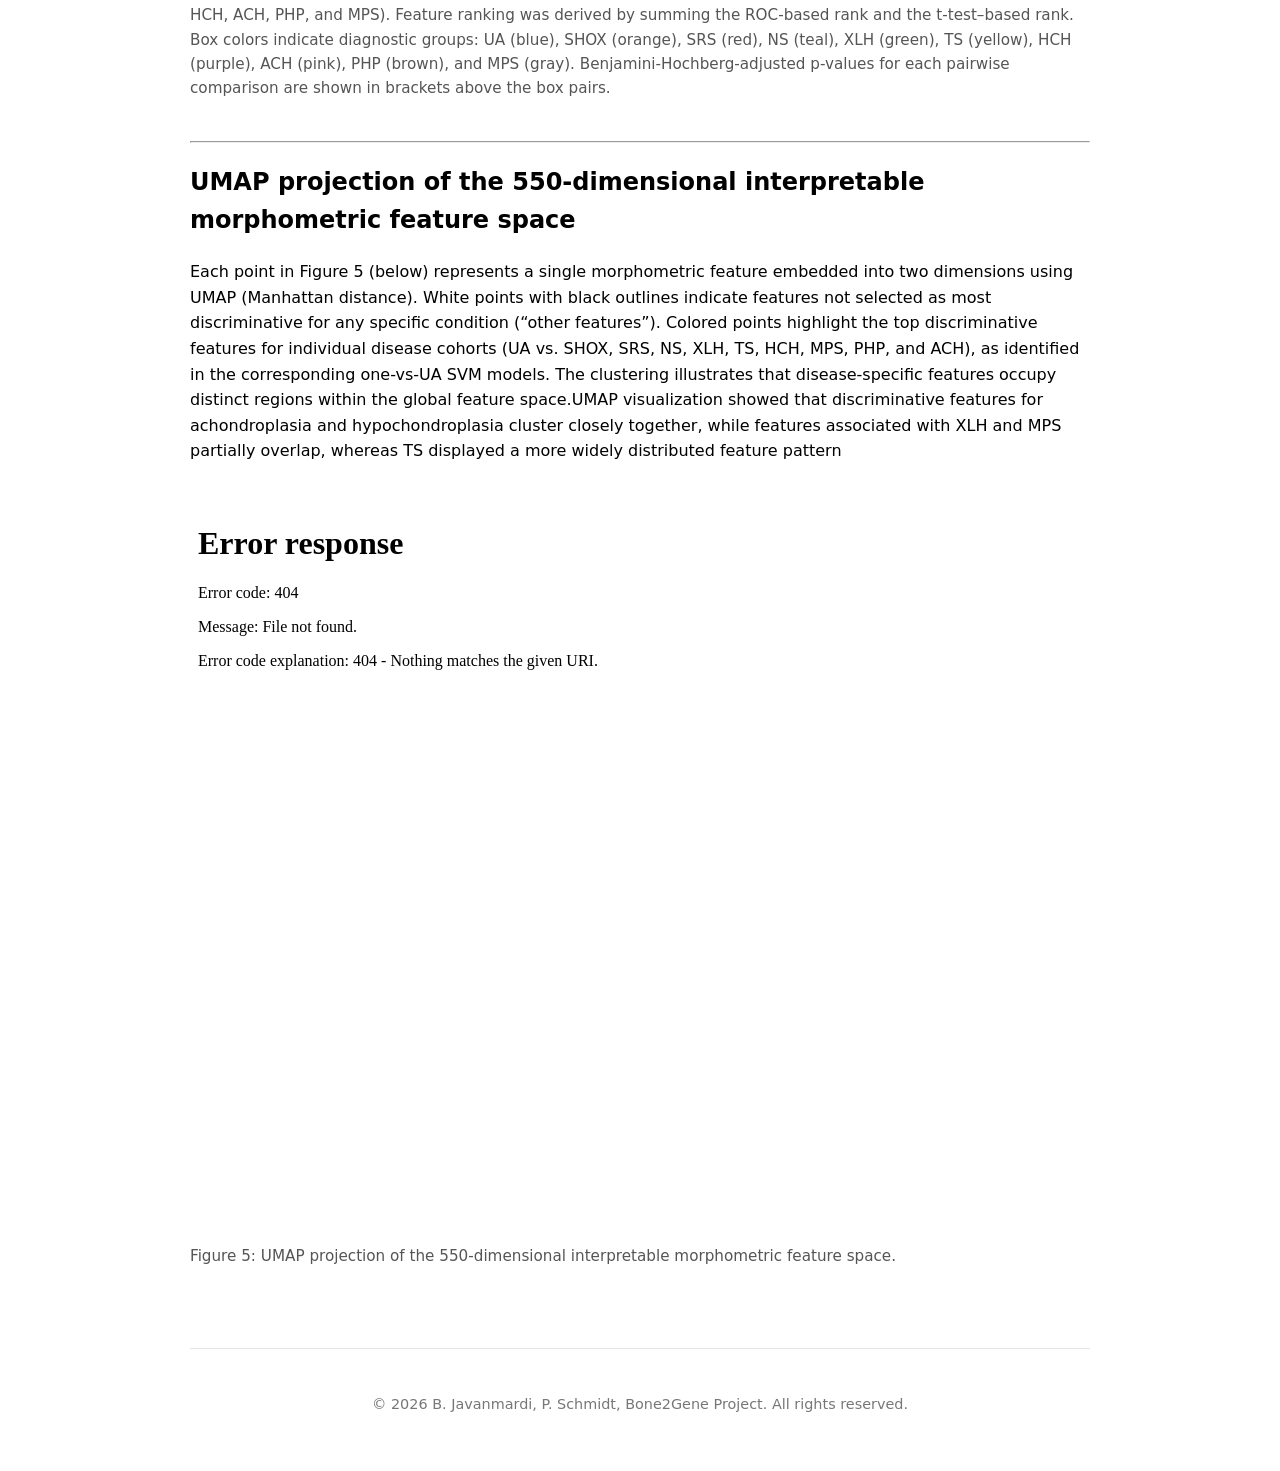
==== commit d00d4d60: "Update index.html Add preprint link" ====
--- a/docs/index.html
+++ b/docs/index.html
@@ -22,8 +22,8 @@
       <hr>
 
       <p class="links">
-        <a href="" target="_blank" rel="noopener noreferrer">
-          Paper [LINK TO BE ADDED]
+        <a href="https://www.researchsquare.com/article/rs-9012917/v1" target="_blank" rel="noopener noreferrer">
+          Paper
         </a>
 
         <a href="https://github.com/bone2gene/Morphometric-Bone2Gene"
